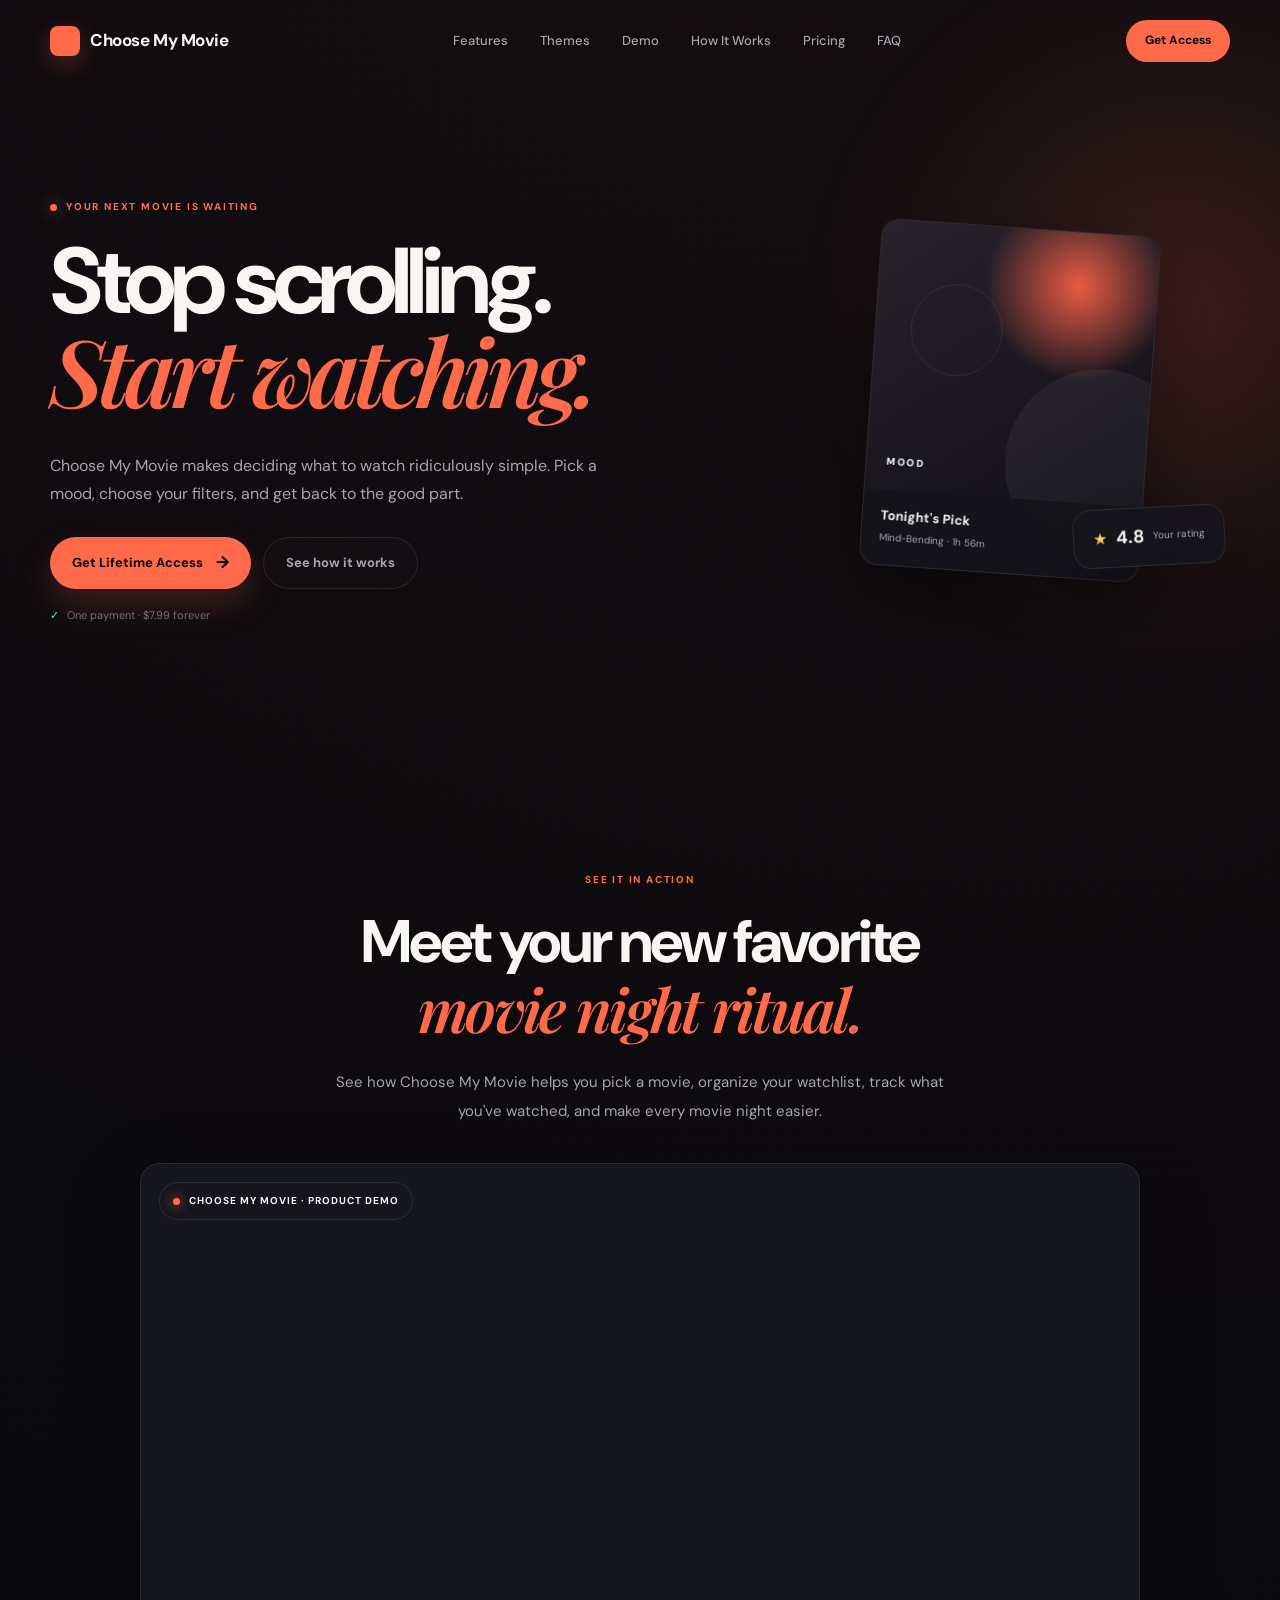
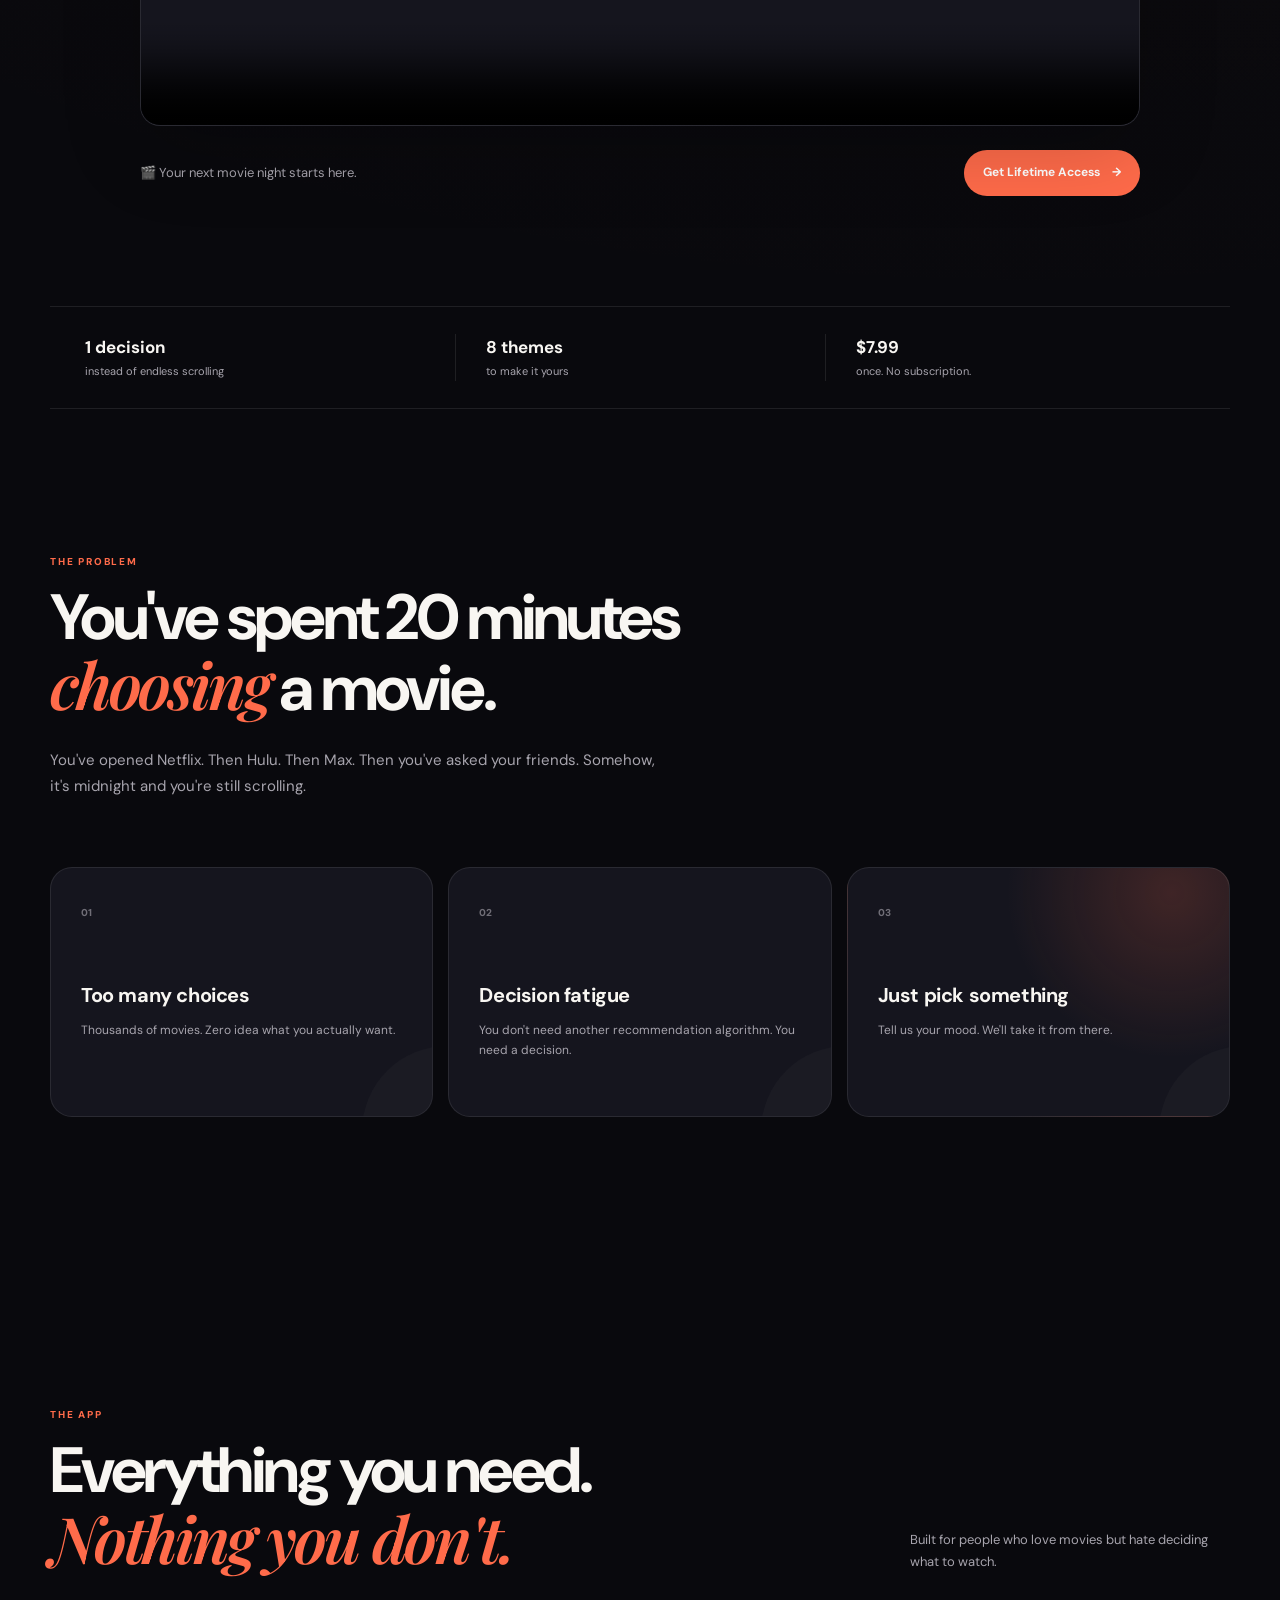
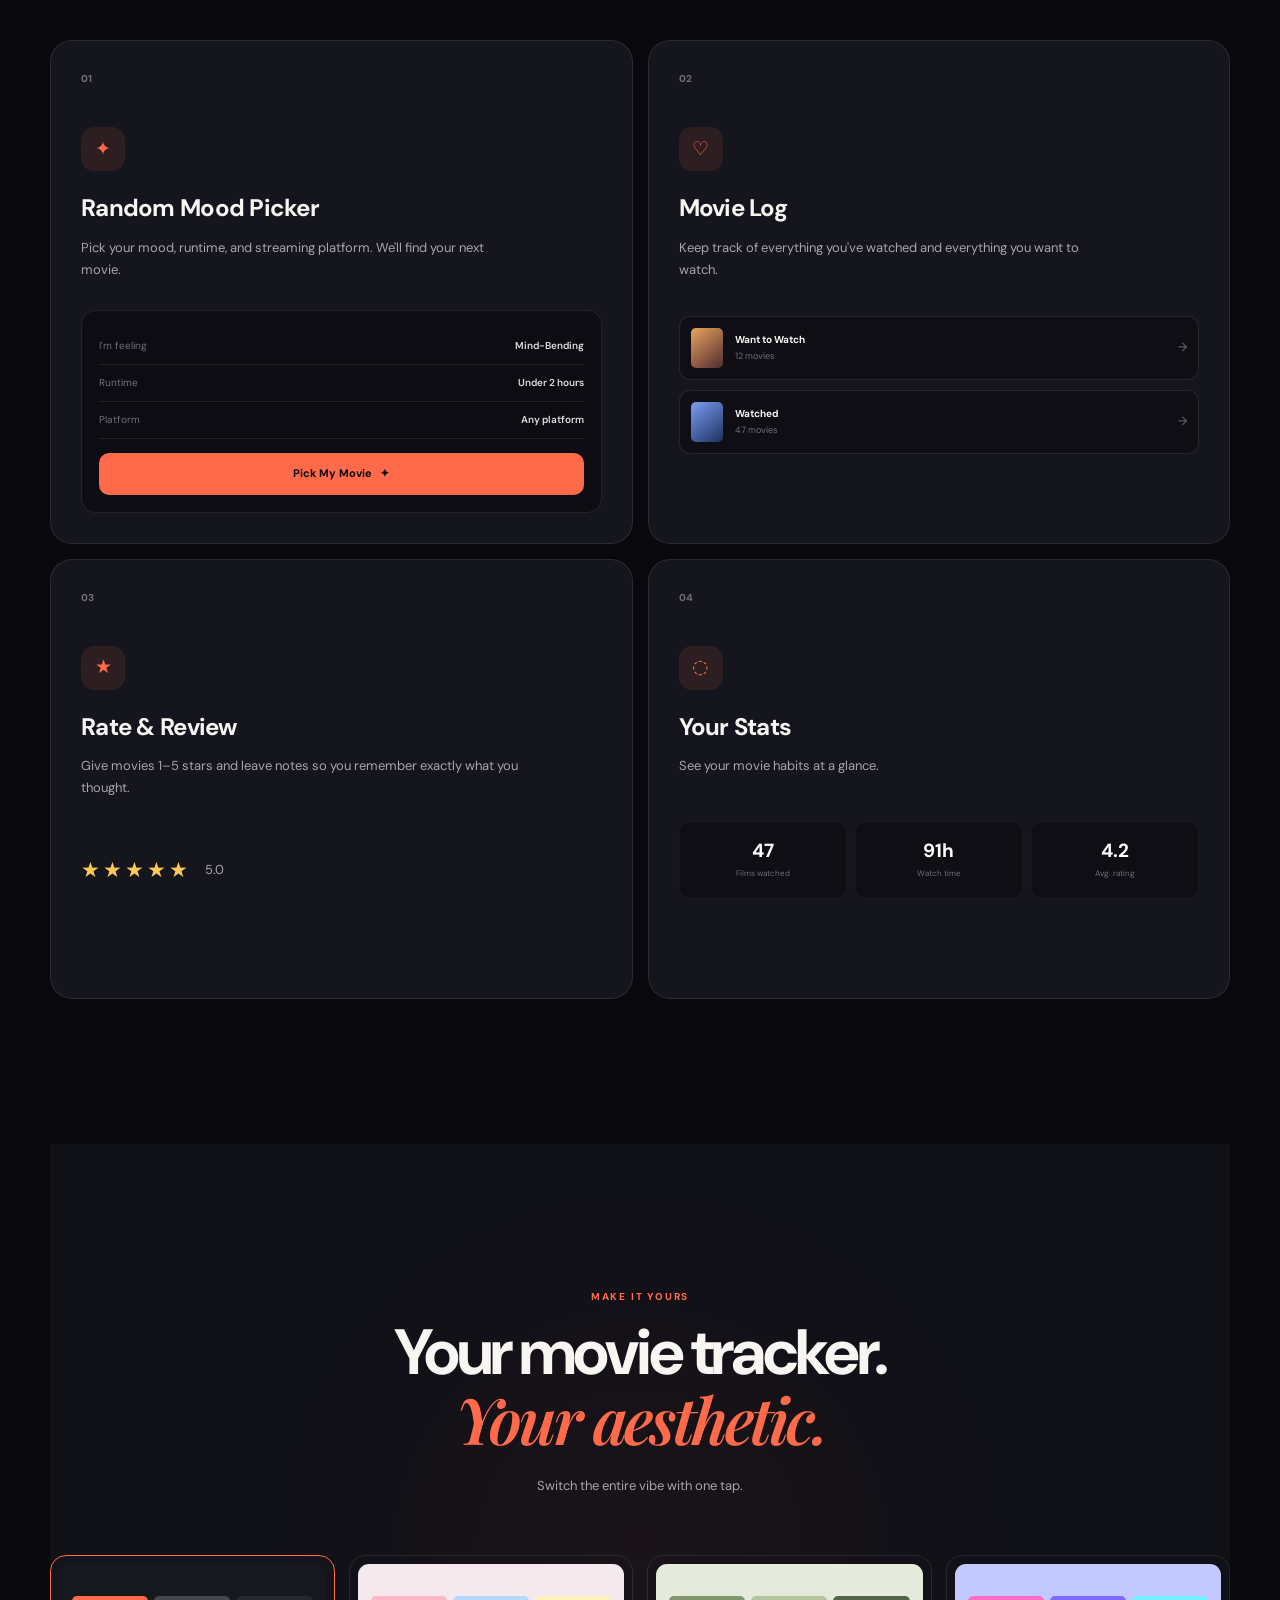
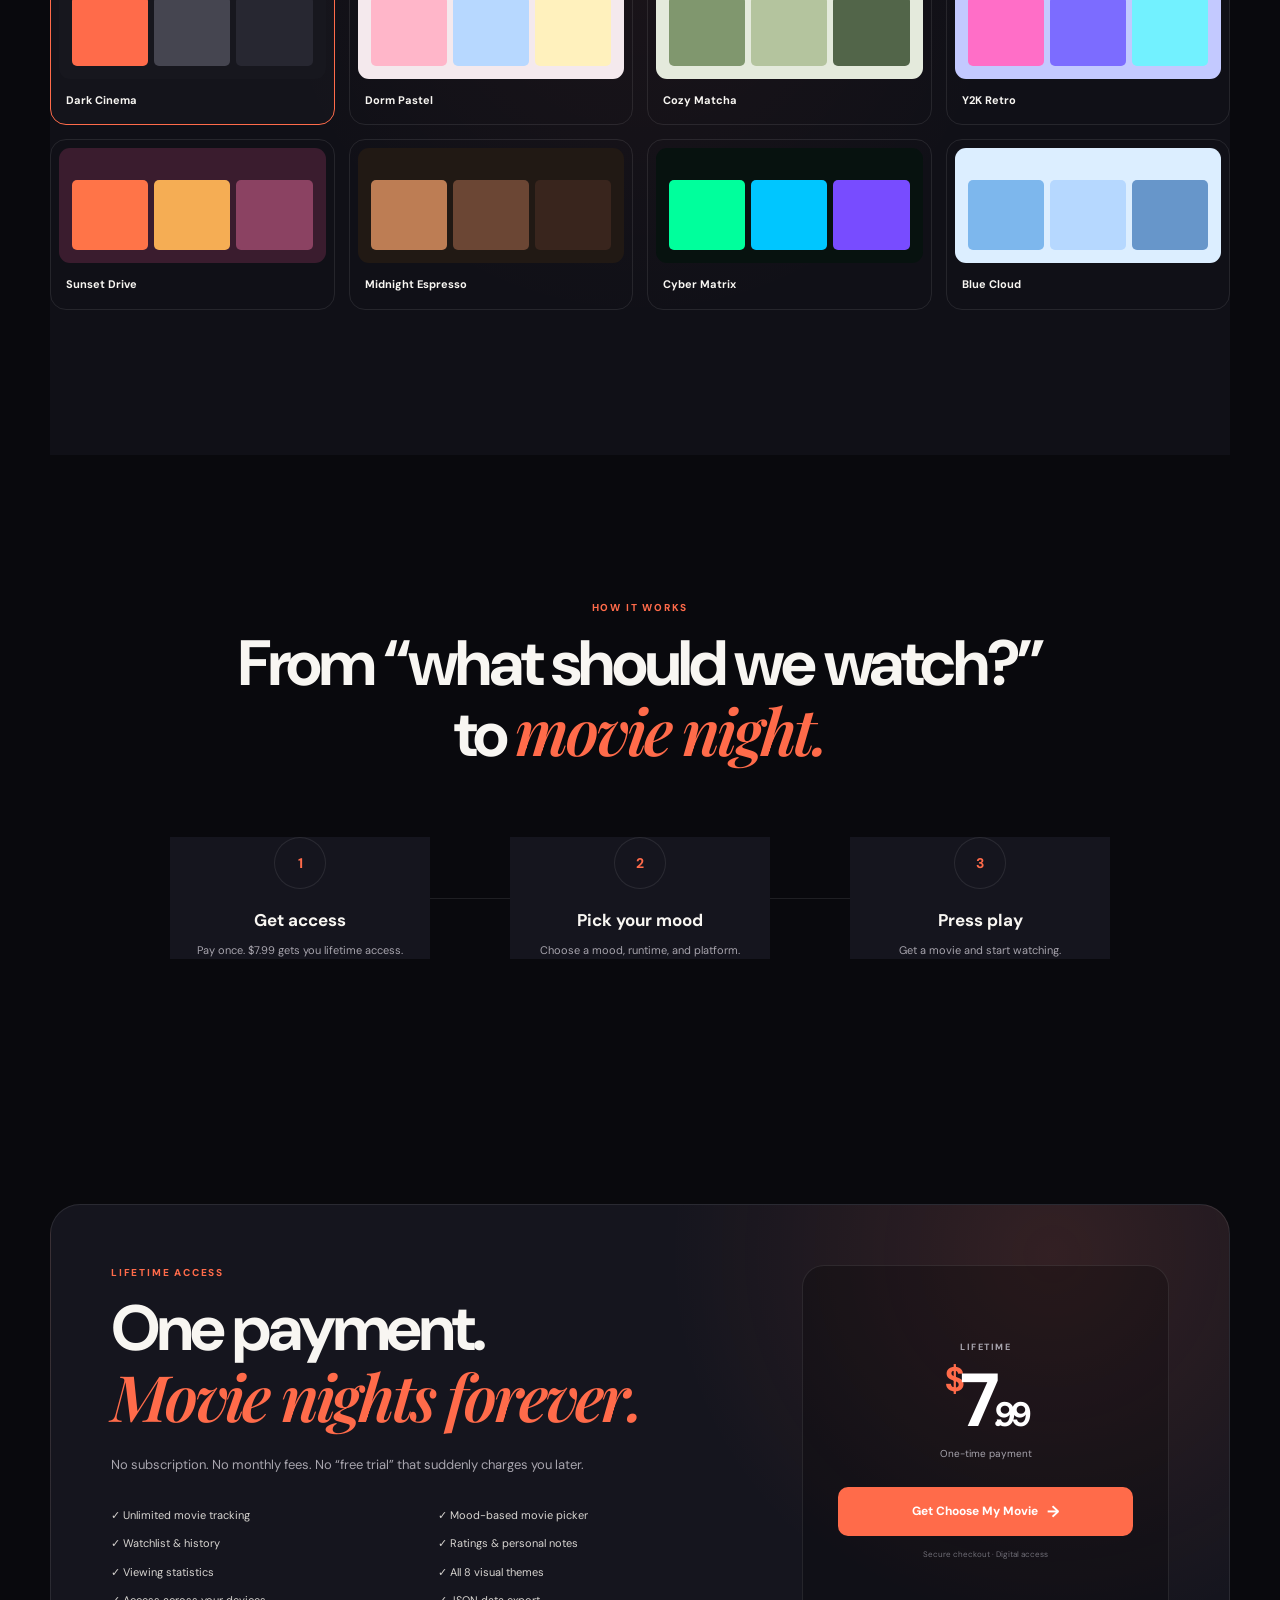
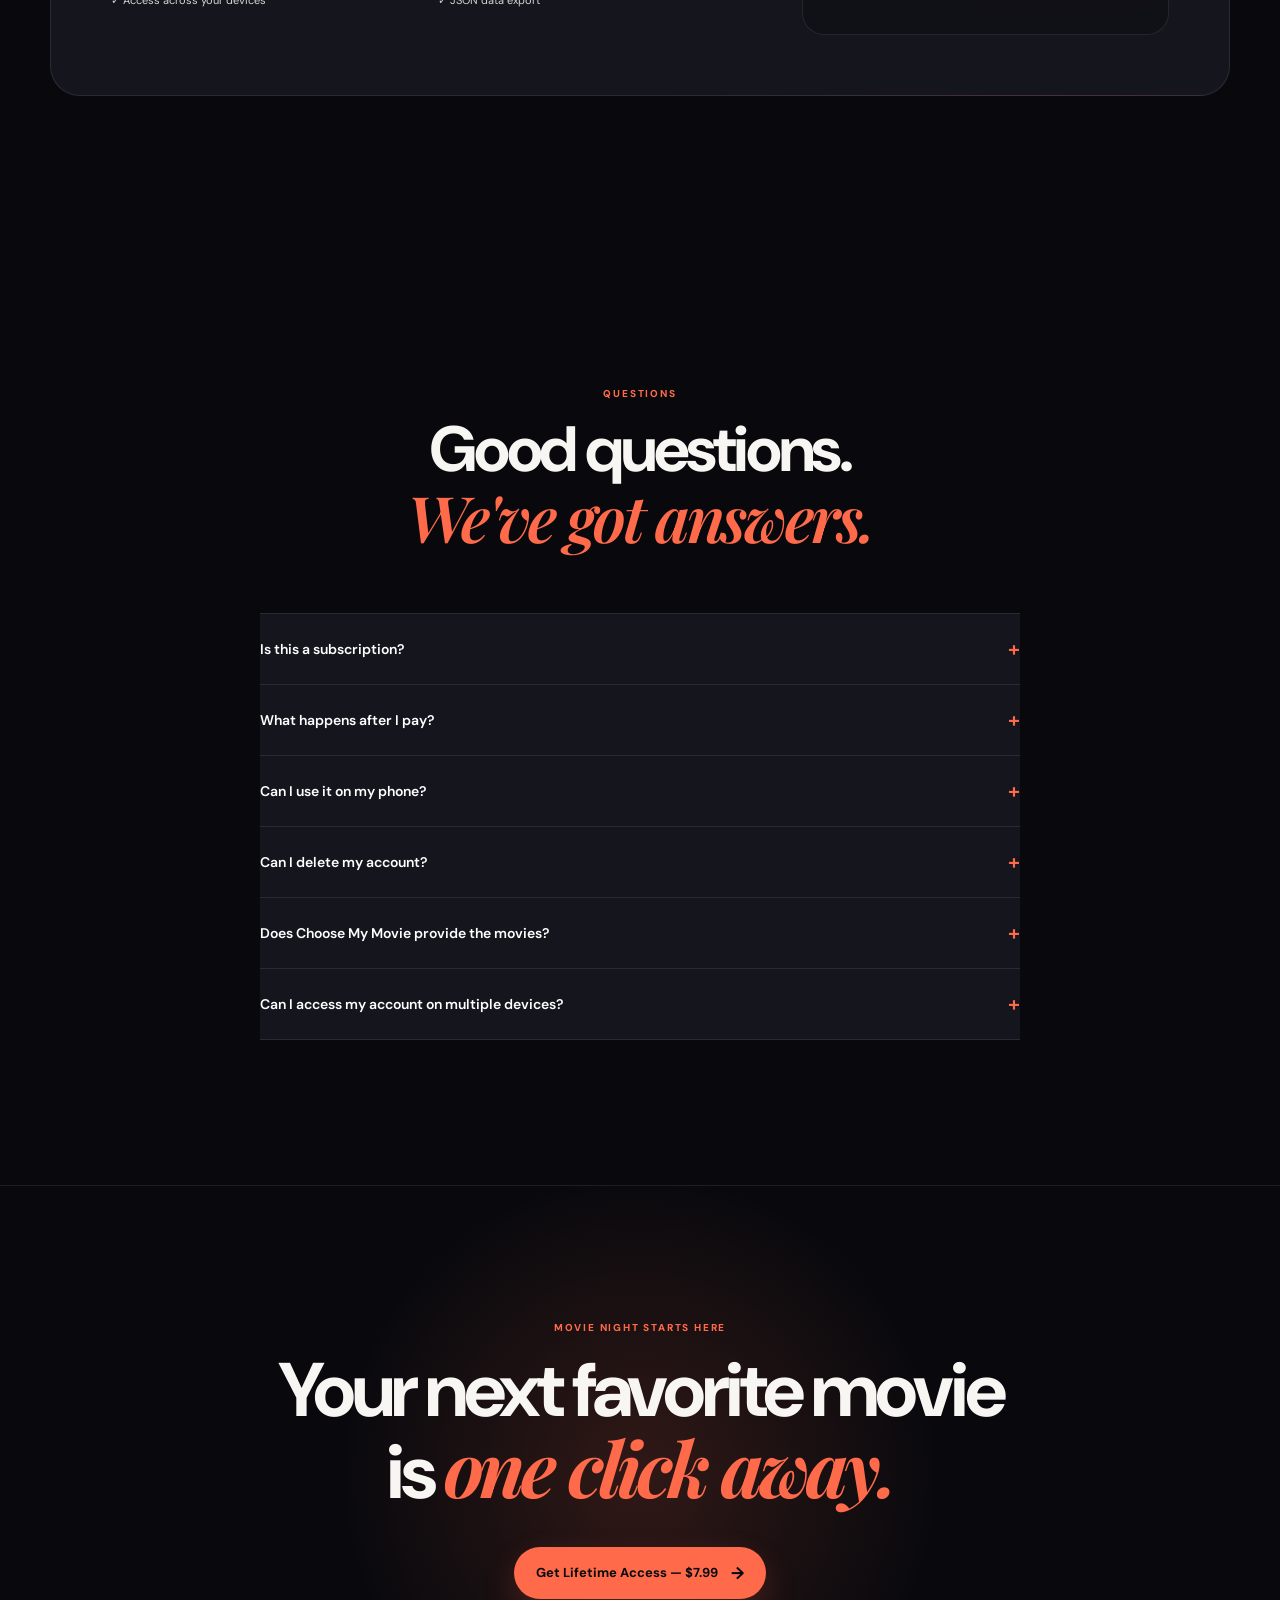
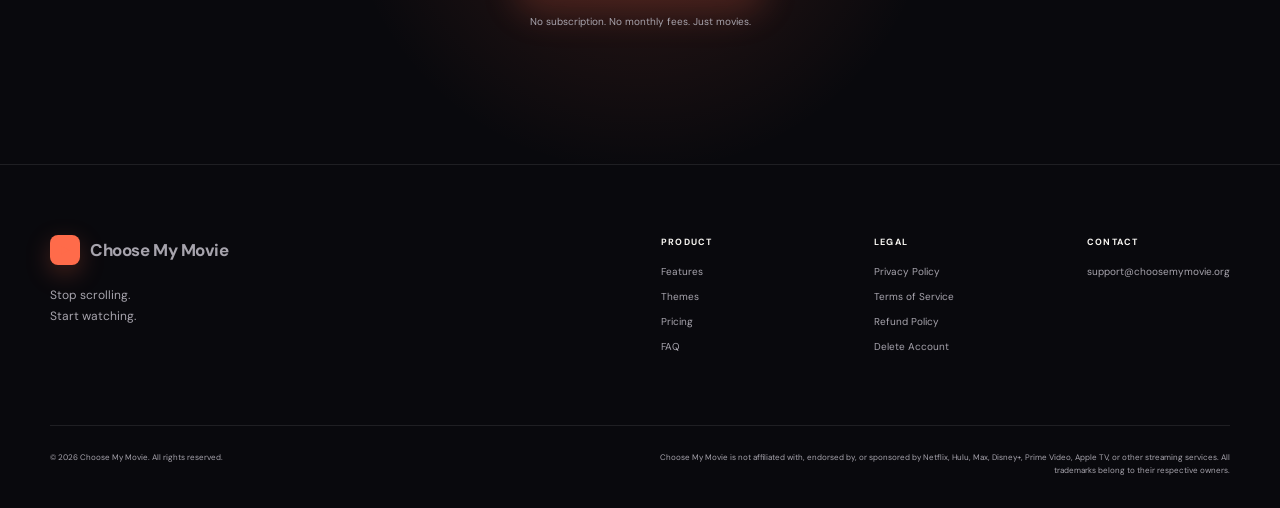
==== index.html @ 09ff4c09 "index files" ====
<!DOCTYPE html>
<html lang="en">
<head>
  <meta charset="UTF-8">
  <meta name="viewport" content="width=device-width, initial-scale=1.0">
  <meta name="description" content="Choose My Movie — Stop scrolling. Start watching. Aesthetic movie tracking, watchlists, and mood-based movie picking.">
  <meta name="theme-color" content="#09090d">

  <title>Choose My Movie — Stop Scrolling. Start Watching.</title>

  <!-- Fonts -->
  <link rel="preconnect" href="https://fonts.googleapis.com">
  <link rel="preconnect" href="https://fonts.gstatic.com" crossorigin>

  <link href="https://fonts.googleapis.com/css2?family=DM+Sans:wght@400;500;600;700&family=Playfair+Display:ital,wght@0,600;0,700;1,600;1,700&display=swap"rel="stylesheet">
  <script src="chooseweb/choose.js" defer></script>
  <link rel="stylesheet" href="chooseweb/choose.css">
</head>

<body>

  <!-- =====================================================
       NAVIGATION
       ===================================================== -->

  <header class="navbar">

    <a href="#" class="logo" aria-label="Choose My Movie home">
      <span class="logo-mark">▶</span>
      <span>Choose My Movie</span>
    </a>

    <nav class="desktop-nav" aria-label="Main navigation">
      <a href="#features">Features</a>
      <a href="#themes">Themes</a>
      <a href="#demo">Demo</a>
      <a href="#how-it-works">How It Works</a>
      <a href="#pricing">Pricing</a>
      <a href="#faq">FAQ</a>
    </nav>

    <a href="#pricing" class="nav-button">
      Get Access
    </a>

    <button
      class="mobile-menu-button"
      id="mobileMenuButton"
      type="button"
      aria-label="Open navigation menu"
      aria-expanded="false">
      ☰
    </button>

  </header>


  <!-- =====================================================
       MOBILE NAVIGATION
       ===================================================== -->

  <div class="mobile-menu" id="mobileMenu">

    <a href="#features">Features</a>

    <a href="#themes">Themes</a>

    <a href="#demo">Demo</a>

    <a href="#how-it-works">How It Works</a>

    <a href="#pricing">Pricing</a>

    <a href="#faq">FAQ</a>

    <a href="#pricing" class="mobile-cta">
      Get Lifetime Access
    </a>

  </div>


  <main>

    <!-- ===================================================
         HERO
         =================================================== -->

    <section class="hero" id="home">

      <div class="hero-background"></div>

      <div class="hero-content">

        <div class="eyebrow">
          <span class="eyebrow-dot"></span>
          YOUR NEXT MOVIE IS WAITING
        </div>

        <h1>
          Stop scrolling.<br>
          <span>Start watching.</span>
        </h1>

        <p class="hero-description">
          Choose My Movie makes deciding what to watch ridiculously simple.
          Pick a mood, choose your filters, and get back to the good part.
        </p>

        <div class="hero-actions">

          <a href="#pricing" class="primary-button">
            Get Lifetime Access
            <span>→</span>
          </a>

          <a href="#features" class="secondary-button">
            See how it works
          </a>

        </div>

        <div class="hero-note">
          <span>✓</span>
          One payment · $7.99 forever
        </div>

      </div>


      <!-- Floating movie preview -->

      <div class="hero-card hero-card-one">

        <div class="movie-poster poster-one">
          <span>MOOD</span>
        </div>

        <div class="movie-card-info">

          <strong>Tonight's Pick</strong>

          <span>
            Mind-Bending · 1h 56m
          </span>

        </div>

      </div>


      <!-- Floating rating -->

      <div class="hero-card hero-card-two">

        <span class="star">★</span>

        <strong>4.8</strong>

        <span>Your rating</span>

      </div>

    </section>


<!-- ===================================================
     VIDEO DEMO
     =================================================== -->

<section class="video-demo-section section" id="demo">
  <div class="video-demo-content">

    <div class="section-label">
      SEE IT IN ACTION
    </div>

    <h2>
      Meet your new favorite
      <br>
      <em>movie night ritual.</em>
    </h2>

    <p class="video-demo-description">
      See how Choose My Movie helps you pick a movie,
      organize your watchlist, track what you've watched,
      and make every movie night easier.
    </p>

    <!-- VIDEO PLAYER AREA -->
    <div class="video-demo-frame">

      <video
        class="video-demo-player"
        controls
        playsinline
        preload="metadata"
        aria-label="Choose My Movie product demonstration"
        poster="demo-thumbnail.jpg">

        <source src="demo-video.mp4" type="video/mp4">

        Your browser does not support HTML video.
      </video>

      <!-- Decorative label -->
      <div class="video-demo-caption">
        <span class="video-demo-caption-dot"></span>
        CHOOSE MY MOVIE · PRODUCT DEMO
      </div>

    </div>

    <div class="video-demo-footer">
      <span>🎬 Your next movie night starts here.</span>
      <a href="#pricing" class="video-demo-cta">
        Get Lifetime Access <span aria-hidden="true">→</span>
      </a>
    </div>

  </div>
</section>



    <!-- ===================================================
         SOCIAL PROOF
         =================================================== -->

    <section class="proof-strip" aria-label="Product highlights">

      <div>
        <strong>1 decision</strong>
        <span>instead of endless scrolling</span>
      </div>

      <div>
        <strong>8 themes</strong>
        <span>to make it yours</span>
      </div>

      <div>
        <strong>$7.99</strong>
        <span>once. No subscription.</span>
      </div>

    </section>


    <!-- ===================================================
         PROBLEM
         =================================================== -->

    <section class="problem section">

      <div class="section-label">
        THE PROBLEM
      </div>

      <h2>
        You've spent 20 minutes<br>
        <em>choosing</em> a movie.
      </h2>

      <p>
        You've opened Netflix. Then Hulu. Then Max.
        Then you've asked your friends. Somehow, it's midnight
        and you're still scrolling.
      </p>


      <div class="problem-grid">

        <article class="problem-card">

          <span>01</span>

          <h3>
            Too many choices
          </h3>

          <p>
            Thousands of movies. Zero idea what you actually want.
          </p>

        </article>


        <article class="problem-card">

          <span>02</span>

          <h3>
            Decision fatigue
          </h3>

          <p>
            You don't need another recommendation algorithm.
            You need a decision.
          </p>

        </article>


        <article class="problem-card accent-card">

          <span>03</span>

          <h3>
            Just pick something
          </h3>

          <p>
            Tell us your mood. We'll take it from there.
          </p>

        </article>

      </div>

    </section>


    <!-- ===================================================
         FEATURES
         =================================================== -->

    <section class="features section" id="features">

      <div class="section-heading">

        <div>

          <div class="section-label">
            THE APP
          </div>

          <h2>
            Everything you need.<br>
            <em>Nothing you don't.</em>
          </h2>

        </div>

        <p>
          Built for people who love movies but hate deciding
          what to watch.
        </p>

      </div>


      <div class="feature-grid">


        <!-- FEATURE 1 -->

        <article class="feature-card large-feature">

          <div class="feature-number">
            01
          </div>

          <div class="feature-icon">
            ✦
          </div>

          <h3>
            Random Mood Picker
          </h3>

          <p>
            Pick your mood, runtime, and streaming platform.
            We'll find your next movie.
          </p>


          <div class="picker-demo">

            <div class="picker-row">

              <span>
                I'm feeling
              </span>

              <strong>
                Mind-Bending
              </strong>

            </div>


            <div class="picker-row">

              <span>
                Runtime
              </span>

              <strong>
                Under 2 hours
              </strong>

            </div>


            <div class="picker-row">

              <span>
                Platform
              </span>

              <strong>
                Any platform
              </strong>

            </div>


            <button
              class="demo-button"
              id="demoPicker"
              type="button"
            >
              Pick My Movie
              <span>✦</span>
            </button>


            <div
              class="picker-result"
              id="pickerResult"
              aria-live="polite"
            >
              Your movie is waiting...
            </div>

          </div>

        </article>


        <!-- FEATURE 2 -->

        <article class="feature-card">

          <div class="feature-number">
            02
          </div>

          <div class="feature-icon">
            ♡
          </div>

          <h3>
            Movie Log
          </h3>

          <p>
            Keep track of everything you've watched and everything
            you want to watch.
          </p>


          <div class="mini-list">

            <div>

              <span class="mini-poster poster-two"></span>

              <div>
                <strong>Want to Watch</strong>
                <small>12 movies</small>
              </div>

              <span>→</span>

            </div>


            <div>

              <span class="mini-poster poster-three"></span>

              <div>
                <strong>Watched</strong>
                <small>47 movies</small>
              </div>

              <span>→</span>

            </div>

          </div>

        </article>


        <!-- FEATURE 3 -->

        <article class="feature-card">

          <div class="feature-number">
            03
          </div>

          <div class="feature-icon">
            ★
          </div>

          <h3>
            Rate & Review
          </h3>

          <p>
            Give movies 1–5 stars and leave notes so you remember
            exactly what you thought.
          </p>


          <div class="rating-demo">

            <div class="stars">
              ★★★★★
            </div>

            <span>
              5.0
            </span>

          </div>

        </article>


        <!-- FEATURE 4 -->

        <article class="feature-card">

          <div class="feature-number">
            04
          </div>

          <div class="feature-icon">
            ◌
          </div>

          <h3>
            Your Stats
          </h3>

          <p>
            See your movie habits at a glance.
          </p>


          <div class="stats-demo">

            <div>
              <strong>47</strong>
              <span>Films watched</span>
            </div>

            <div>
              <strong>91h</strong>
              <span>Watch time</span>
            </div>

            <div>
              <strong>4.2</strong>
              <span>Avg. rating</span>
            </div>

          </div>

        </article>

      </div>

    </section>


    <!-- ===================================================
         THEMES
         =================================================== -->

    <section class="themes section" id="themes">

      <div class="section-heading centered">

        <div class="section-label">
          MAKE IT YOURS
        </div>

        <h2>
          Your movie tracker.<br>
          <em>Your aesthetic.</em>
        </h2>

        <p>
          Switch the entire vibe with one tap.
        </p>

      </div>


      <div class="theme-grid">


        <button
          class="theme-card theme-dark active"
          data-theme="dark"
          type="button"
        >

          <span class="theme-preview">
            <i></i>
            <i></i>
            <i></i>
          </span>

          <strong>
            Dark Cinema
          </strong>

        </button>


        <button
          class="theme-card theme-pastel"
          data-theme="pastel"
          type="button"
        >

          <span class="theme-preview">
            <i></i>
            <i></i>
            <i></i>
          </span>

          <strong>
            Dorm Pastel
          </strong>

        </button>


        <button
          class="theme-card theme-matcha"
          data-theme="matcha"
          type="button"
        >

          <span class="theme-preview">
            <i></i>
            <i></i>
            <i></i>
          </span>

          <strong>
            Cozy Matcha
          </strong>

        </button>


        <button
          class="theme-card theme-y2k"
          data-theme="y2k"
          type="button"
        >

          <span class="theme-preview">
            <i></i>
            <i></i>
            <i></i>
          </span>

          <strong>
            Y2K Retro
          </strong>

        </button>


        <button
          class="theme-card theme-sunset"
          data-theme="sunset"
          type="button"
        >

          <span class="theme-preview">
            <i></i>
            <i></i>
            <i></i>
          </span>

          <strong>
            Sunset Drive
          </strong>

        </button>


        <button
          class="theme-card theme-espresso"
          data-theme="espresso"
          type="button"
        >

          <span class="theme-preview">
            <i></i>
            <i></i>
            <i></i>
          </span>

          <strong>
            Midnight Espresso
          </strong>

        </button>


        <button
          class="theme-card theme-cyber"
          data-theme="cyber"
          type="button"
        >

          <span class="theme-preview">
            <i></i>
            <i></i>
            <i></i>
          </span>

          <strong>
            Cyber Matrix
          </strong>

        </button>


        <button
          class="theme-card theme-cloud"
          data-theme="cloud"
          type="button"
        >

          <span class="theme-preview">
            <i></i>
            <i></i>
            <i></i>
          </span>

          <strong>
            Blue Cloud
          </strong>

        </button>

      </div>

    </section>


    <!-- ===================================================
         HOW IT WORKS
         =================================================== -->

    <section class="how-it-works section" id="how-it-works">

      <div class="section-label">
        HOW IT WORKS
      </div>

      <h2>
        From “what should we watch?”<br>
        to <em>movie night.</em>
      </h2>


      <div class="steps">


        <div class="step">

          <div class="step-number">
            1
          </div>

          <h3>
            Get access
          </h3>

          <p>
            Pay once. $7.99 gets you lifetime access.
          </p>

        </div>


        <div class="step-line"></div>


        <div class="step">

          <div class="step-number">
            2
          </div>

          <h3>
            Pick your mood
          </h3>

          <p>
            Choose a mood, runtime, and platform.
          </p>

        </div>


        <div class="step-line"></div>


        <div class="step">

          <div class="step-number">
            3
          </div>

          <h3>
            Press play
          </h3>

          <p>
            Get a movie and start watching.
          </p>

        </div>

      </div>

    </section>


    <!-- ===================================================
         PRICING
         =================================================== -->

    <section class="pricing section" id="pricing">

      <div class="pricing-card">


        <div class="pricing-copy">

          <div class="section-label">
            LIFETIME ACCESS
          </div>

          <h2>
            One payment.<br>
            <em>Movie nights forever.</em>
          </h2>

          <p>
            No subscription. No monthly fees. No “free trial”
            that suddenly charges you later.
          </p>


          <ul>

            <li>
              ✓ Unlimited movie tracking
            </li>

            <li>
              ✓ Mood-based movie picker
            </li>

            <li>
              ✓ Watchlist & history
            </li>

            <li>
              ✓ Ratings & personal notes
            </li>

            <li>
              ✓ Viewing statistics
            </li>

            <li>
              ✓ All 8 visual themes
            </li>

            <li>
              ✓ Access across your devices
            </li>

            <li>
              ✓ JSON data export
            </li>

          </ul>

        </div>


        <div class="price-box">

          <span class="price-label">
            LIFETIME
          </span>

          <div class="price">
            <span>$</span>7<span class="cents">.99</span>
          </div>

          <p>
            One-time payment
          </p>


          <!--
            IMPORTANT:

            Replace the placeholder href below with your
            real Stripe Checkout URL once you create it.

            For production, a server-side Stripe Checkout
            session is preferable.
          -->

          <a
            href="https://buy.stripe.com/"
            class="checkout-button"
            id="checkoutButton"
          >
            Get Choose My Movie
            <span>→</span>
          </a>

          <small>
            Secure checkout · Digital access
          </small>

        </div>

      </div>

    </section>


    <!-- ===================================================
         FAQ
         =================================================== -->

    <section class="faq section" id="faq">

      <div class="section-heading centered">

        <div class="section-label">
          QUESTIONS
        </div>

        <h2>
          Good questions.<br>
          <em>We've got answers.</em>
        </h2>

      </div>


      <div class="faq-list">


        <div class="faq-item">

          <button
            class="faq-question"
            type="button"
            aria-expanded="false"
          >
            <span>
              Is this a subscription?
            </span>

            <span>
              +
            </span>

          </button>


          <div class="faq-answer">

            <p>
              Nope. Choose My Movie costs $7.99 one time.
              Your account includes lifetime access with no monthly
              or recurring subscription fees.
            </p>

          </div>

        </div>


        <div class="faq-item">

          <button
            class="faq-question"
            type="button"
            aria-expanded="false"
          >
            <span>
              What happens after I pay?
            </span>

            <span>
              +
            </span>

          </button>


          <div class="faq-answer">

            <p>
              After your payment is confirmed, your account is
              authorized and you'll receive instructions for signing
              into the app.
            </p>

          </div>

        </div>


        <div class="faq-item">

          <button
            class="faq-question"
            type="button"
            aria-expanded="false"
          >
            <span>
              Can I use it on my phone?
            </span>

            <span>
              +
            </span>

          </button>


          <div class="faq-answer">

            <p>
              Yes. Choose My Movie is designed as a progressive web
              app, so it works across phones, tablets, and desktop
              devices.
            </p>

          </div>

        </div>


        <div class="faq-item">

          <button
            class="faq-question"
            type="button"
            aria-expanded="false"
          >
            <span>
              Can I delete my account?
            </span>

            <span>
              +
            </span>

          </button>


          <div class="faq-answer">

            <p>
              Yes. Your account settings include an account deletion
              option. You can also request assistance at
              support@choosemymovie.org.
            </p>

          </div>

        </div>


        <div class="faq-item">

          <button
            class="faq-question"
            type="button"
            aria-expanded="false"
          >
            <span>
              Does Choose My Movie provide the movies?
            </span>

            <span>
              +
            </span>

          </button>


          <div class="faq-answer">

            <p>
              Choose My Movie is a discovery and tracking tool.
              Streaming availability depends on the services you
              subscribe to and the availability of individual titles.
            </p>

          </div>

        </div>


        <div class="faq-item">

          <button
            class="faq-question"
            type="button"
            aria-expanded="false"
          >
            <span>
              Can I access my account on multiple devices?
            </span>

            <span>
              +
            </span>

          </button>


          <div class="faq-answer">

            <p>
              Yes. Your account data is stored in the cloud so your
              watchlist, movie history, ratings, notes, and statistics
              can be available across supported devices.
            </p>

          </div>

        </div>

      </div>

    </section>


    <!-- ===================================================
         FINAL CTA
         =================================================== -->

    <section class="final-cta">

      <div class="final-glow"></div>

      <div class="section-label">
        MOVIE NIGHT STARTS HERE
      </div>

      <h2>
        Your next favorite movie<br>
        is <em>one click away.</em>
      </h2>


      <a href="#pricing" class="primary-button large">
        Get Lifetime Access — $7.99
        <span>→</span>
      </a>

      <p>
        No subscription. No monthly fees. Just movies.
      </p>

    </section>

  </main>


  <!-- =====================================================
       FOOTER
       ===================================================== -->

  <footer class="footer">

    <div class="footer-main">


      <div class="footer-brand">

        <a href="#" class="logo">

          <span class="logo-mark">
            ▶
          </span>

          <span>
            Choose My Movie
          </span>

        </a>


        <p>
          Stop scrolling.<br>
          Start watching.
        </p>

      </div>


      <div class="footer-links">


        <div>

          <h4>
            Product
          </h4>

          <a href="#features">
            Features
          </a>

          <a href="#themes">
            Themes
          </a>

          <a href="#pricing">
            Pricing
          </a>

          <a href="#faq">
            FAQ
          </a>

        </div>


        <div>

          <h4>
            Legal
          </h4>

          <a href="chooseweb/privacy.html">
            Privacy Policy
          </a>

          <a href="chooseweb/terms.html">
            Terms of Service
          </a>

          <a href="chooseweb/refunds.html">
            Refund Policy
          </a>

          <a href="chooseweb/delete-account.html">
            Delete Account
          </a>

        </div>


        <div>

          <h4>
            Contact
          </h4>

          <a href="mailto:support@choosemymovie.org">
            support@choosemymovie.org
          </a>

        </div>


      </div>

    </div>


    <div class="footer-bottom">

      <p>
        © 2026 Choose My Movie. All rights reserved.
      </p>


      <p class="disclaimer">
        Choose My Movie is not affiliated with, endorsed by,
        or sponsored by Netflix, Hulu, Max, Disney+, Prime Video,
        Apple TV, or other streaming services. All trademarks belong
        to their respective owners.
      </p>

    </div>

  </footer>


  
 

</body>
</html>
---- chooseweb/choose.css ----
/*Here is the complete `styles.css` to pair with the HTML above.

:::writing{variant="document" id="74106" title="Choose My Movie — styles.css"}

```
/* =========================================================
   CHOOSE MY MOVIE
   styles.css
   ========================================================= */

/* =========================================================
   VARIABLES
   ========================================================= */

:root {
  --bg: #09090d;
  --bg-soft: #101017;
  --card: #15151e;
  --card-light: #1c1c27;

  --text: #f8f6f2;
  --muted: #a7a4ad;
  --muted-dark: #706e77;

  --accent: #ff6b4a;
  --accent-light: #ff9279;
  --accent-dark: #d94e32;

  --success: #6ee7a8;
  --yellow: #ffc857;

  --border: rgba(255, 255, 255, 0.09);
  --border-hover: rgba(255, 255, 255, 0.18);

  --radius: 22px;
  --radius-small: 12px;

  --serif: "Playfair Display", Georgia, serif;
  --sans: "DM Sans", Arial, sans-serif;

  --max-width: 1180px;

  --transition: 0.25s ease;
}

/* =========================================================
   RESET
   ========================================================= */

* {
  margin: 0;
  padding: 0;
  box-sizing: border-box;
}

html {
  scroll-behavior: smooth;
  scroll-padding-top: 90px;
}

body {
  min-height: 100vh;

  background:
    radial-gradient(
      circle at 80% -10%,
      rgba(255, 107, 74, 0.06),
      transparent 30%
    ),
    var(--bg);

  color: var(--text);

  font-family: var(--sans);
  line-height: 1.6;

  overflow-x: hidden;
}

body::selection {
  background: var(--accent);
  color: white;
}

img {
  display: block;
  max-width: 100%;
}

button,
input,
textarea,
select {
  font: inherit;
}

button {
  cursor: pointer;
}

a {
  color: inherit;
  text-decoration: none;
}

ul {
  list-style: none;
}

/* =========================================================
   ACCESSIBILITY
   ========================================================= */

:focus-visible {
  outline: 2px solid var(--accent);
  outline-offset: 4px;
}

/* =========================================================
   NAVIGATION
   ========================================================= */

.navbar {
  width: min(var(--max-width), calc(100% - 48px));

  height: 82px;

  margin: 0 auto;

  display: flex;
  align-items: center;
  justify-content: space-between;

  position: relative;
  z-index: 100;
}

.logo {
  display: inline-flex;
  align-items: center;
  gap: 10px;

  color: var(--text);

  font-size: 17px;
  font-weight: 700;

  letter-spacing: -0.025em;
}

.logo-mark {
  width: 30px;
  height: 30px;

  display: grid;
  place-items: center;

  border-radius: 8px;

  background: var(--accent);
  color: white;

  font-size: 10px;

  box-shadow:
    0 8px 25px rgba(255, 107, 74, 0.25);

  transition: transform var(--transition);
}

.logo:hover .logo-mark {
  transform: rotate(-8deg) scale(1.05);
}

.desktop-nav {
  display: flex;
  align-items: center;
  gap: 32px;
}

.desktop-nav a {
  color: var(--muted);

  font-size: 13px;
  font-weight: 500;

  transition: color var(--transition);
}

.desktop-nav a:hover {
  color: var(--text);
}

.nav-button {
  display: inline-flex;
  align-items: center;
  justify-content: center;

  min-height: 42px;

  padding: 0 19px;

  border-radius: 999px;

  background: white;
  color: #101014;

  font-size: 12px;
  font-weight: 700;

  transition:
    transform var(--transition),
    box-shadow var(--transition);
}

.nav-button:hover {
  transform: translateY(-2px);

  box-shadow:
    0 10px 30px rgba(255, 255, 255, 0.12);
}

.mobile-menu-button {
  display: none;

  width: 42px;
  height: 42px;

  border: 1px solid var(--border);
  border-radius: 10px;

  background: var(--card);
  color: white;

  font-size: 20px;

  line-height: 1;
}

.mobile-menu {
  display: none;
}

/* =========================================================
   HERO
   ========================================================= */

.hero {
  width: min(var(--max-width), calc(100% - 48px));

  min-height: 690px;

  margin: 0 auto;

  padding: 90px 0 120px;

  display: flex;
  align-items: center;

  position: relative;
}

.hero-background {
  position: absolute;

  width: 760px;
  height: 760px;

  right: -330px;
  top: -150px;

  background:
    radial-gradient(
      circle,
      rgba(255, 107, 74, 0.19) 0%,
      rgba(255, 107, 74, 0.07) 35%,
      transparent 70%
    );

  filter: blur(12px);

  pointer-events: none;
}

.hero-content {
  width: 680px;

  position: relative;
  z-index: 5;
}

.eyebrow,
.section-label {
  color: var(--accent);

  font-size: 10px;
  font-weight: 800;

  letter-spacing: 0.18em;

  text-transform: uppercase;
}

.eyebrow {
  display: flex;
  align-items: center;
  gap: 9px;

  margin-bottom: 23px;
}

.eyebrow-dot {
  width: 7px;
  height: 7px;

  flex: 0 0 auto;

  border-radius: 50%;

  background: var(--accent);

  box-shadow:
    0 0 15px rgba(255, 107, 74, 0.8);
}

.hero h1 {
  max-width: 750px;

  font-size: clamp(58px, 7.3vw, 94px);

  line-height: 0.94;

  letter-spacing: -0.065em;

  font-weight: 700;
}

.hero h1 span {
  color: var(--accent);

  font-family: var(--serif);
  font-style: italic;
  font-weight: 600;
}

.hero-description {
  max-width: 555px;

  margin-top: 31px;

  color: var(--muted);

  font-size: 16px;

  line-height: 1.75;
}

.hero-actions {
  margin-top: 29px;

  display: flex;
  align-items: center;

  gap: 12px;
}

.primary-button,
.secondary-button {
  min-height: 52px;

  padding: 0 22px;

  display: inline-flex;
  align-items: center;
  justify-content: center;

  gap: 13px;

  border-radius: 999px;

  font-size: 13px;
  font-weight: 700;

  transition:
    transform var(--transition),
    box-shadow var(--transition),
    background var(--transition);
}

.primary-button {
  background: var(--accent);
  color: white;

  box-shadow:
    0 15px 35px rgba(255, 107, 74, 0.2);
}

.primary-button:hover {
  transform: translateY(-3px);

  box-shadow:
    0 20px 45px rgba(255, 107, 74, 0.3);
}

.primary-button span {
  font-size: 17px;
  transition: transform var(--transition);
}

.primary-button:hover span {
  transform: translateX(3px);
}

.secondary-button {
  border: 1px solid var(--border);

  color: var(--muted);

  background: rgba(255, 255, 255, 0.015);
}

.secondary-button:hover {
  border-color: var(--border-hover);
  color: white;

  background: rgba(255, 255, 255, 0.03);
}

.hero-note {
  margin-top: 18px;

  color: var(--muted-dark);

  font-size: 11px;
}

.hero-note span {
  margin-right: 5px;

  color: var(--success);
}

/* =========================================================
   FLOATING HERO CARDS
   ========================================================= */

.hero-card {
  position: absolute;
  z-index: 4;

  border: 1px solid var(--border);

  background:
    rgba(20, 20, 28, 0.82);

  backdrop-filter: blur(18px);
  -webkit-backdrop-filter: blur(18px);

  box-shadow:
    0 30px 80px rgba(0, 0, 0, 0.4);

  border-radius: 18px;
}

.hero-card-one {
  width: 280px;

  right: 80px;
  top: 145px;

  overflow: hidden;

  transform: rotate(4deg);

  animation: floatingMovie 5s ease-in-out infinite;
}

.movie-poster {
  height: 270px;

  padding: 20px;

  display: flex;
  align-items: flex-end;

  position: relative;

  overflow: hidden;

  background:
    radial-gradient(
      circle at 72% 20%,
      #e95c43,
      transparent 32%
    ),
    linear-gradient(
      145deg,
      #29232e,
      #100e15
    );
}

.movie-poster::before {
  content: "";

  position: absolute;

  width: 190px;
  height: 190px;

  right: -50px;
  bottom: -55px;

  border-radius: 50%;

  background:
    rgba(255, 255, 255, 0.055);
}

.movie-poster::after {
  content: "";

  position: absolute;

  width: 90px;
  height: 90px;

  left: 35px;
  top: 60px;

  border: 1px solid rgba(255, 255, 255, 0.08);

  border-radius: 50%;
}

.movie-poster span {
  position: relative;
  z-index: 2;

  color: white;

  font-size: 10px;
  font-weight: 800;

  letter-spacing: 0.17em;
}

.movie-card-info {
  padding: 16px 18px 19px;

  display: flex;
  flex-direction: column;

  gap: 3px;
}

.movie-card-info strong {
  font-size: 13px;
}

.movie-card-info span {
  color: var(--muted);

  font-size: 10px;
}

.hero-card-two {
  right: 5px;
  top: 425px;

  padding: 14px 19px;

  display: flex;
  align-items: center;

  gap: 9px;

  transform: rotate(-3deg);

  animation: floatingRating 4s ease-in-out infinite;
}

.hero-card-two .star {
  color: var(--yellow);
}

.hero-card-two strong {
  font-size: 18px;
}

.hero-card-two > span:last-child {
  color: var(--muted);

  font-size: 10px;
}

@keyframes floatingMovie {
  0%,
  100% {
    transform: translateY(0) rotate(4deg);
  }

  50% {
    transform: translateY(-10px) rotate(4deg);
  }
}

@keyframes floatingRating {
  0%,
  100% {
    transform: translateY(0) rotate(-3deg);
  }

  50% {
    transform: translateY(8px) rotate(-3deg);
  }
}

/* =========================================================
   PROOF STRIP
   ========================================================= */

.proof-strip {
  width: min(var(--max-width), calc(100% - 48px));

  margin: 0 auto;

  padding: 27px 35px;

  display: grid;

  grid-template-columns:
    repeat(3, 1fr);

  border-top: 1px solid var(--border);
  border-bottom: 1px solid var(--border);
}

.proof-strip > div {
  padding-left: 30px;

  display: flex;
  flex-direction: column;

  gap: 2px;

  border-left: 1px solid var(--border);
}

.proof-strip > div:first-child {
  padding-left: 0;

  border-left: 0;
}

.proof-strip strong {
  color: var(--text);

  font-size: 17px;
}

.proof-strip span {
  color: var(--muted);

  font-size: 11px;
}

/* =========================================================
   GENERIC SECTIONS
   ========================================================= */

.section {
  width: min(var(--max-width), calc(100% - 48px));

  margin: 0 auto;

  padding: 145px 0;
}

.section h2 {
  margin-top: 15px;

  color: var(--text);

  font-size: clamp(42px, 5vw, 64px);

  line-height: 1.04;

  letter-spacing: -0.05em;
}

.section h2 em {
  color: var(--accent);

  font-family: var(--serif);

  font-style: italic;

  font-weight: 600;
}

/* =========================================================
   PROBLEM
   ========================================================= */

.problem > p {
  max-width: 620px;

  margin-top: 24px;

  color: var(--muted);

  font-size: 15px;

  line-height: 1.75;
}

.problem-grid {
  margin-top: 68px;

  display: grid;

  grid-template-columns:
    repeat(3, 1fr);

  gap: 15px;
}

.problem-card {
  min-height: 250px;

  padding: 30px;

  position: relative;
  overflow: hidden;

  background: var(--card);

  border: 1px solid var(--border);

  border-radius: var(--radius);

  transition:
    transform 0.3s ease,
    border-color 0.3s ease;
}

.problem-card::after {
  content: "";

  position: absolute;

  width: 170px;
  height: 170px;

  right: -100px;
  bottom: -100px;

  border-radius: 50%;

  background: rgba(255, 255, 255, 0.025);

  pointer-events: none;
}

.problem-card:hover {
  transform: translateY(-6px);

  border-color: var(--border-hover);
}

.problem-card > span {
  color: var(--muted-dark);

  font-size: 10px;
  font-weight: 800;
}

.problem-card h3 {
  margin-top: 55px;

  font-size: 20px;

  letter-spacing: -0.02em;
}

.problem-card p {
  margin-top: 9px;

  color: var(--muted);

  font-size: 12px;

  line-height: 1.7;
}

.accent-card {
  background:
    radial-gradient(
      circle at 85% 10%,
      rgba(255, 107, 74, 0.18),
      transparent 42%
    ),
    var(--card);
}

/* =========================================================
   FEATURES
   ========================================================= */

.section-heading {
  display: flex;

  align-items: flex-end;

  justify-content: space-between;

  gap: 50px;
}

.section-heading > p {
  max-width: 320px;

  margin-bottom: 3px;

  color: var(--muted);

  font-size: 13px;

  line-height: 1.7;
}

.feature-grid {
  margin-top: 64px;

  display: grid;

  grid-template-columns:
    repeat(2, 1fr);

  gap: 15px;
}

.feature-card {
  min-height: 440px;

  padding: 30px;

  position: relative;

  overflow: hidden;

  background: var(--card);

  border: 1px solid var(--border);

  border-radius: var(--radius);

  transition:
    border-color var(--transition),
    transform var(--transition);
}

.feature-card:hover {
  border-color: var(--border-hover);

  transform: translateY(-3px);
}

.feature-number {
  color: var(--muted-dark);

  font-size: 10px;

  font-weight: 800;
}

.feature-icon {
  width: 44px;
  height: 44px;

  margin-top: 40px;

  display: grid;
  place-items: center;

  border-radius: 13px;

  background: rgba(255, 107, 74, 0.1);

  color: var(--accent);

  font-size: 19px;
}

.feature-card h3 {
  margin-top: 18px;

  font-size: 24px;

  letter-spacing: -0.03em;
}

.feature-card > p {
  max-width: 440px;

  margin-top: 9px;

  color: var(--muted);

  font-size: 13px;

  line-height: 1.7;
}

/* =========================================================
   MOOD PICKER DEMO
   ========================================================= */

.picker-demo {
  margin-top: 29px;

  padding: 17px;

  background: #0c0c12;

  border: 1px solid var(--border);

  border-radius: 15px;
}

.picker-row {
  min-height: 37px;

  display: flex;
  align-items: center;
  justify-content: space-between;

  border-bottom: 1px solid var(--border);

  font-size: 10px;
}

.picker-row span {
  color: var(--muted-dark);
}

.picker-row strong {
  color: #ddd;

  font-weight: 600;
}

.demo-button {
  width: 100%;

  margin-top: 14px;

  padding: 12px 15px;

  display: flex;
  align-items: center;
  justify-content: center;

  gap: 8px;

  border: 0;
  border-radius: 10px;

  background: var(--accent);
  color: white;

  font-size: 11px;
  font-weight: 700;

  transition:
    background var(--transition),
    transform var(--transition);
}

.demo-button:hover {
  background: var(--accent-light);

  transform: translateY(-1px);
}

.demo-button:disabled {
  opacity: 0.65;

  cursor: wait;

  transform: none;
}

.picker-result {
  display: none;

  margin-top: 10px;

  color: var(--accent-light);

  font-size: 10px;

  text-align: center;
}

.picker-result.show {
  display: block;
}

/* =========================================================
   MOVIE LIST DEMO
   ========================================================= */

.mini-list {
  margin-top: 35px;

  display: flex;
  flex-direction: column;

  gap: 10px;
}

.mini-list > div {
  min-height: 64px;

  padding: 11px;

  display: flex;
  align-items: center;

  gap: 12px;

  background: #0e0e14;

  border: 1px solid var(--border);

  border-radius: 11px;
}

.mini-list > div > div {
  flex: 1;

  display: flex;
  flex-direction: column;

  gap: 1px;
}

.mini-list strong {
  font-size: 10px;
}

.mini-list small {
  color: var(--muted-dark);

  font-size: 9px;
}

.mini-list > div > span:last-child {
  color: var(--muted-dark);

  font-size: 12px;
}

.mini-poster {
  width: 32px;
  height: 40px;

  flex: 0 0 auto;

  border-radius: 5px;
}

.poster-two {
  background:
    linear-gradient(
      140deg,
      #e8a55e,
      #512b30
    );
}

.poster-three {
  background:
    linear-gradient(
      140deg,
      #7b9df4,
      #1e315e
    );
}

/* =========================================================
   RATING DEMO
   ========================================================= */

.rating-demo {
  margin-top: 55px;

  display: flex;
  align-items: center;

  gap: 14px;
}

.stars {
  color: var(--yellow);

  font-size: 21px;

  letter-spacing: 3px;
}

.rating-demo > span {
  color: var(--muted);

  font-size: 13px;
}

/* =========================================================
   STATS DEMO
   ========================================================= */

.stats-demo {
  margin-top: 45px;

  display: grid;

  grid-template-columns:
    repeat(3, 1fr);

  gap: 8px;
}

.stats-demo div {
  padding: 17px 8px;

  background: #0e0e14;

  border: 1px solid rgba(255, 255, 255, 0.03);

  border-radius: 10px;

  text-align: center;
}

.stats-demo strong {
  display: block;

  color: white;

  font-size: 19px;

  line-height: 1.2;
}

.stats-demo span {
  display: block;

  margin-top: 4px;

  color: var(--muted-dark);

  font-size: 8px;
}

/* =========================================================
   THEMES
   ========================================================= */

.themes {
  background:
    radial-gradient(
      circle at 50% 45%,
      rgba(255, 107, 74, 0.045),
      transparent 48%
    );
}

.centered {
  display: block;

  text-align: center;
}

.centered > p {
  margin: 17px auto 0;
}

.theme-grid {
  margin-top: 58px;

  display: grid;

  grid-template-columns:
    repeat(4, 1fr);

  gap: 14px;
}

.theme-card {
  padding: 8px 8px 15px;

  background: transparent;

  border: 1px solid var(--border);

  border-radius: 16px;

  color: white;

  text-align: left;

  transition:
    transform 0.25s ease,
    border-color 0.25s ease,
    background 0.25s ease;
}

.theme-card:hover,
.theme-card.active {
  transform: translateY(-4px);

  border-color: var(--accent);

  background: rgba(255, 255, 255, 0.015);
}

.theme-preview {
  height: 115px;

  padding: 13px;

  display: flex;
  align-items: flex-end;

  gap: 6px;

  overflow: hidden;

  border-radius: 11px;
}

.theme-preview i {
  display: block;

  height: 70px;

  flex: 1;

  border-radius: 5px;
}

.theme-card strong {
  display: block;

  padding: 13px 7px 0;

  font-size: 11px;
}

/* =========================================================
   THEME COLORS
   ========================================================= */

.theme-dark .theme-preview {
  background: #17171e;
}

.theme-dark .theme-preview i:nth-child(1) {
  background: #ff6b4a;
}

.theme-dark .theme-preview i:nth-child(2) {
  background: #454550;
}

.theme-dark .theme-preview i:nth-child(3) {
  background: #272731;
}

.theme-pastel .theme-preview {
  background: #f4e9ed;
}

.theme-pastel .theme-preview i:nth-child(1) {
  background: #ffb6c9;
}

.theme-pastel .theme-preview i:nth-child(2) {
  background: #b7d8ff;
}

.theme-pastel .theme-preview i:nth-child(3) {
  background: #fff1bd;
}

.theme-matcha .theme-preview {
  background: #e4eadc;
}

.theme-matcha .theme-preview i:nth-child(1) {
  background: #80976e;
}

.theme-matcha .theme-preview i:nth-child(2) {
  background: #b4c49e;
}

.theme-matcha .theme-preview i:nth-child(3) {
  background: #526549;
}

.theme-y2k .theme-preview {
  background: #c3c9ff;
}

.theme-y2k .theme-preview i:nth-child(1) {
  background: #ff6ec7;
}

.theme-y2k .theme-preview i:nth-child(2) {
  background: #7c6cff;
}

.theme-y2k .theme-preview i:nth-child(3) {
  background: #72f1ff;
}

.theme-sunset .theme-preview {
  background: #3a1c2e;
}

.theme-sunset .theme-preview i:nth-child(1) {
  background: #ff7448;
}

.theme-sunset .theme-preview i:nth-child(2) {
  background: #f5ad54;
}

.theme-sunset .theme-preview i:nth-child(3) {
  background: #8b4262;
}

.theme-espresso .theme-preview {
  background: #211914;
}

.theme-espresso .theme-preview i:nth-child(1) {
  background: #bd7d54;
}

.theme-espresso .theme-preview i:nth-child(2) {
  background: #6b4634;
}

.theme-espresso .theme-preview i:nth-child(3) {
  background: #39251d;
}

.theme-cyber .theme-preview {
  background: #07120f;
}

.theme-cyber .theme-preview i:nth-child(1) {
  background: #00ff9c;
}

.theme-cyber .theme-preview i:nth-child(2) {
  background: #00c6ff;
}

.theme-cyber .theme-preview i:nth-child(3) {
  background: #784cff;
}

.theme-cloud .theme-preview {
  background: #dceeff;
}

.theme-cloud .theme-preview i:nth-child(1) {
  background: #7db7ed;
}

.theme-cloud .theme-preview i:nth-child(2) {
  background: #b6d8ff;
}

.theme-cloud .theme-preview i:nth-child(3) {
  background: #6796ca;
}

/* =========================================================
   HOW IT WORKS
   ========================================================= */

.how-it-works {
  text-align: center;
}

.steps {
  margin-top: 68px;

  display: flex;
  align-items: center;
  justify-content: center;
}

.step {
  width: 260px;
}

.step-number {
  width: 52px;
  height: 52px;

  margin: 0 auto;

  display: grid;
  place-items: center;

  border: 1px solid var(--border);

  border-radius: 50%;

  background: var(--card);

  color: var(--accent);

  font-size: 14px;
  font-weight: 700;
}

.step h3 {
  margin-top: 18px;

  font-size: 17px;
}

.step p {
  max-width: 220px;

  margin: 7px auto 0;

  color: var(--muted);

  font-size: 11px;

  line-height: 1.65;
}

.step-line {
  width: 80px;
  height: 1px;

  background: var(--border);
}

/* =========================================================
   PRICING
   ========================================================= */

.pricing {
  padding-top: 100px;
}

.pricing-card {
  display: grid;

  grid-template-columns:
    1.4fr 0.8fr;

  gap: 50px;

  padding: 60px;

  position: relative;
  overflow: hidden;

  background:
    radial-gradient(
      circle at 85% 10%,
      rgba(255, 107, 74, 0.13),
      transparent 35%
    ),
    var(--card);

  border: 1px solid var(--border);

  border-radius: 30px;
}

.pricing-copy h2 {
  margin-top: 15px;
}

.pricing-copy > p {
  max-width: 520px;

  margin-top: 20px;

  color: var(--muted);

  font-size: 13px;

  line-height: 1.7;
}

.pricing-copy ul {
  margin-top: 30px;

  display: grid;

  grid-template-columns:
    repeat(2, 1fr);

  gap: 12px;

  color: #d8d5d1;

  font-size: 11px;
}

.pricing-copy li {
  line-height: 1.5;
}

.price-box {
  min-height: 370px;

  padding: 35px;

  display: flex;
  flex-direction: column;
  align-items: center;
  justify-content: center;

  background:
    rgba(0, 0, 0, 0.23);

  border: 1px solid var(--border);

  border-radius: 22px;

  text-align: center;
}

.price-label {
  color: var(--muted);

  font-size: 9px;
  font-weight: 800;

  letter-spacing: 0.17em;
}

.price {
  margin-top: 9px;

  color: white;

  font-size: 75px;

  line-height: 1;

  font-weight: 700;

  letter-spacing: -0.075em;
}

.price > span:first-child {
  color: var(--accent);

  font-size: 34px;

  vertical-align: top;
}

.price .cents {
  font-size: 34px;
}

.price-box > p {
  margin-top: 8px;

  color: var(--muted);

  font-size: 10px;
}

.checkout-button {
  width: 100%;

  min-height: 49px;

  margin-top: 25px;

  padding: 0 15px;

  display: flex;
  align-items: center;
  justify-content: center;

  gap: 9px;

  border-radius: 10px;

  background: var(--accent);
  color: white;

  font-size: 12px;
  font-weight: 700;

  transition:
    transform var(--transition),
    box-shadow var(--transition),
    background var(--transition);
}

.checkout-button:hover {
  transform: translateY(-2px);

  background: var(--accent-light);

  box-shadow:
    0 12px 30px rgba(255, 107, 74, 0.25);
}

.checkout-button span {
  font-size: 16px;
}

.price-box small {
  margin-top: 12px;

  color: var(--muted-dark);

  font-size: 8px;
}

/* =========================================================
   FAQ
   ========================================================= */

.faq-list {
  max-width: 760px;

  margin: 58px auto 0;
}

.faq-item {
  border-top: 1px solid var(--border);
}

.faq-item:last-child {
  border-bottom: 1px solid var(--border);
}

.faq-question {
  width: 100%;

  min-height: 70px;

  padding: 18px 0;

  display: flex;
  align-items: center;
  justify-content: space-between;

  gap: 30px;

  border: 0;

  background: transparent;

  color: white;

  text-align: left;

  font-size: 14px;
  font-weight: 600;
}

.faq-question > span:last-child {
  flex: 0 0 auto;

  color: var(--accent);

  font-size: 21px;

  line-height: 1;

  transition: transform 0.25s ease;
}

.faq-item.open .faq-question > span:last-child {
  transform: rotate(45deg);
}

.faq-answer {
  max-height: 0;

  overflow: hidden;

  transition:
    max-height 0.35s ease;
}

.faq-answer p {
  max-width: 650px;

  padding: 0 50px 25px 0;

  color: var(--muted);

  font-size: 12px;

  line-height: 1.75;
}

/* =========================================================
   FINAL CTA
   ========================================================= */

.final-cta {
  min-height: 580px;

  padding: 100px 24px;

  display: flex;
  flex-direction: column;

  align-items: center;
  justify-content: center;

  position: relative;

  overflow: hidden;

  text-align: center;

  border-top: 1px solid var(--border);
  border-bottom: 1px solid var(--border);
}

.final-glow {
  position: absolute;

  width: 650px;
  height: 650px;

  background:
    radial-gradient(
      circle,
      rgba(255, 107, 74, 0.16),
      transparent 65%
    );

  pointer-events: none;
}

.final-cta > *:not(.final-glow) {
  position: relative;
}

.final-cta h2 {
  margin-top: 17px;

  font-size: clamp(45px, 6vw, 76px);

  line-height: 1;

  letter-spacing: -0.055em;
}

.final-cta h2 em {
  color: var(--accent);

  font-family: var(--serif);

  font-style: italic;
}

.final-cta .large {
  margin-top: 36px;
}

.final-cta > p {
  margin-top: 15px;

  color: var(--muted);

  font-size: 10px;
}

/* =========================================================
   FOOTER
   ========================================================= */

.footer {
  width: min(var(--max-width), calc(100% - 48px));

  margin: 0 auto;

  padding: 70px 0 30px;
}

.footer-main {
  display: flex;

  justify-content: space-between;

  gap: 80px;
}

.footer-brand p {
  margin-top: 20px;

  color: var(--muted);

  font-size: 12px;

  line-height: 1.7;
}

.footer-links {
  display: grid;

  grid-template-columns:
    repeat(3, 1fr);

  gap: 70px;
}

.footer-links > div {
  display: flex;
  flex-direction: column;

  gap: 9px;
}

.footer-links h4 {
  margin-bottom: 5px;

  color: var(--text);

  font-size: 9px;
  font-weight: 700;

  letter-spacing: 0.13em;

  text-transform: uppercase;
}

.footer-links a {
  color: var(--muted);

  font-size: 10px;

  transition: color var(--transition);
}

.footer-links a:hover {
  color: white;
}

.footer-bottom {
  margin-top: 70px;

  padding-top: 25px;

  display: flex;

  align-items: flex-start;
  justify-content: space-between;

  gap: 30px;

  border-top: 1px solid var(--border);

  color: var(--muted-dark);

  font-size: 8px;

  line-height: 1.7;
}

.footer-bottom .disclaimer {
  max-width: 600px;

  text-align: right;
}

/* =========================================================
   TABLET
   ========================================================= */

@media (max-width: 1000px) {

  .desktop-nav {
    gap: 20px;
  }

  .hero-card-one {
    right: 20px;
  }

  .hero-card-two {
    right: -20px;
  }

  .theme-grid {
    grid-template-columns:
      repeat(4, 1fr);
  }

  .pricing-card {
    gap: 30px;

    padding: 45px;
  }

}

/* =========================================================
   MOBILE NAV
   ========================================================= */

@media (max-width: 900px) {

  .desktop-nav,
  .nav-button {
    display: none;
  }

  .mobile-menu-button {
    display: grid;
    place-items: center;
  }

  .mobile-menu {
    position: fixed;

    top: 76px;
    left: 16px;
    right: 16px;

    padding: 14px;

    z-index: 99;

    background:
      rgba(18, 18, 25, 0.97);

    border: 1px solid var(--border);

    border-radius: 16px;

    box-shadow:
      0 25px 60px rgba(0, 0, 0, 0.4);

    backdrop-filter: blur(20px);
  }

  .mobile-menu.open {
    display: flex;

    flex-direction: column;

    gap: 2px;
  }

  .mobile-menu a {
    padding: 13px;

    color: var(--muted);

    border-radius: 9px;

    font-size: 13px;
  }

  .mobile-menu a:hover {
    color: white;

    background: rgba(255, 255, 255, 0.04);
  }

  .mobile-menu .mobile-cta {
    margin-top: 7px;

    background: var(--accent);

    color: white;

    text-align: center;
  }

  .problem-grid {
    grid-template-columns: 1fr;
  }

  .feature-grid {
    grid-template-columns: 1fr;
  }

  .theme-grid {
    grid-template-columns:
      repeat(2, 1fr);
  }

  .pricing-card {
    grid-template-columns: 1fr;
  }

  .footer-main {
    flex-direction: column;
  }

  .footer-links {
    width: 100%;
  }
}

/* =========================================================
   SMALL MOBILE
   ========================================================= */

@media (max-width: 650px) {

  .navbar,
  .hero,
  .section,
  .proof-strip,
  .footer {
    width: min(
      calc(100% - 32px),
      var(--max-width)
    );
  }

  .navbar {
    height: 72px;
  }

  .hero {
    min-height: 680px;

    padding-top: 65px;
    padding-bottom: 90px;
  }

  .hero-content {
    width: 100%;
  }

  .hero h1 {
    font-size: 56px;

    line-height: 0.95;
  }

  .hero-description {
    margin-top: 25px;

    font-size: 14px;
  }

  .hero-actions {
    margin-top: 25px;

    flex-direction: column;

    align-items: stretch;
  }

  .hero-actions a {
    width: 100%;
  }

  .hero-card-one,
  .hero-card-two {
    display: none;
  }

  .proof-strip {
    grid-template-columns: 1fr;

    gap: 20px;

    padding: 25px 0;
  }

  .proof-strip > div,
  .proof-strip > div:first-child {
    padding-left: 0;

    border-left: 0;
  }

  .section {
    padding: 100px 0;
  }

  .section h2 {
    font-size: 43px;
  }

  .section-heading {
    display: block;
  }

  .section-heading > p {
    margin-top: 20px;
  }

  .feature-card {
    min-height: auto;

    padding: 25px;
  }

  .theme-grid {
    grid-template-columns:
      repeat(2, 1fr);

    gap: 9px;
  }

  .theme-preview {
    height: 85px;
  }

  .theme-preview i {
    height: 52px;
  }

  .theme-card strong {
    font-size: 10px;
  }

  .steps {
    flex-direction: column;

    gap: 25px;
  }

  .step-line {
    width: 1px;
    height: 35px;
  }

  .pricing-card {
    padding: 30px 20px;

    border-radius: 22px;
  }

  .pricing-copy ul {
    grid-template-columns: 1fr;
  }

  .price {
    font-size: 65px;
  }

  .price-box {
    min-height: 330px;

    padding: 25px;
  }

  .footer-links {
    grid-template-columns:
      repeat(2, 1fr);

    gap: 35px;
  }

  .footer-links > div:last-child {
    grid-column: 1 / -1;
  }

  .footer-bottom {
    flex-direction: column;

    gap: 15px;
  }

  .footer-bottom .disclaimer {
    text-align: left;
  }

  .final-cta {
    min-height: 520px;
  }

  .final-cta h2 {
    font-size: 46px;
  }

}

/* =========================================================
   VERY SMALL DEVICES
   ========================================================= */

@media (max-width: 390px) {

  .hero h1 {
    font-size: 49px;
  }

  .section h2 {
    font-size: 38px;
  }

  .theme-grid {
    grid-template-columns: 1fr;
  }

  .stats-demo {
    grid-template-columns: 1fr;
  }

  .footer-links {
    grid-template-columns: 1fr;
  }

  .footer-links > div:last-child {
    grid-column: auto;
  }

}

/* =========================================================
   REDUCED MOTION
   ========================================================= */

@media (prefers-reduced-motion: reduce) {

  html {
    scroll-behavior: auto;
  }

  *,
  *::before,
  *::after {
    animation-duration: 0.01ms !important;
    animation-iteration-count: 1 !important;
    transition-duration: 0.01ms !important;
  }

}
/* =====================================================
       TERMS PAGE
       ===================================================== */

       .legal-page {
        width: min(900px, calc(100% - 40px));
        margin: 0 auto;
        padding: 100px 0 120px;
      }
  
      .legal-header {
        padding-bottom: 45px;
        border-bottom: 1px solid var(--border);
      }
  
      .legal-header h1 {
        margin-top: 15px;
        font-size: clamp(44px, 6vw, 72px);
        line-height: 1;
        letter-spacing: -0.055em;
      }
  
      .legal-header h1 em {
        color: var(--accent);
        font-family: var(--serif);
        font-style: italic;
        font-weight: 600;
      }
  
      .legal-date {
        margin-top: 20px;
        color: var(--muted);
        font-size: 12px;
      }
  
      .legal-intro {
        margin-top: 28px;
        color: var(--muted);
        font-size: 14px;
        line-height: 1.8;
      }
  
      .legal-content {
        padding-top: 45px;
      }
  
      .legal-section {
        margin-bottom: 45px;
      }
  
      .legal-section h2 {
        margin-bottom: 15px;
        color: var(--text);
        font-size: 24px;
        line-height: 1.25;
        letter-spacing: -0.025em;
      }
  
      .legal-section h3 {
        margin-top: 25px;
        margin-bottom: 10px;
        color: var(--text);
        font-size: 16px;
      }
  
      .legal-section p {
        margin-bottom: 15px;
        color: var(--muted);
        font-size: 13px;
        line-height: 1.85;
      }
  
      .legal-section ul {
        margin: 15px 0;
        padding-left: 22px;
        list-style: disc;
      }
  
      .legal-section li {
        margin-bottom: 9px;
        color: var(--muted);
        font-size: 13px;
        line-height: 1.75;
      }
  
      .legal-section a {
        color: var(--accent);
      }
  
      .legal-section a:hover {
        text-decoration: underline;
      }
  
      .legal-highlight {
        margin: 25px 0;
        padding: 20px 22px;
        background: var(--card);
        border: 1px solid var(--border);
        border-left: 3px solid var(--accent);
        border-radius: 12px;
      }
  
      .legal-highlight p {
        margin: 0;
      }
  
      .legal-footer {
        margin-top: 60px;
        padding-top: 30px;
        border-top: 1px solid var(--border);
        color: var(--muted-dark);
        font-size: 11px;
        line-height: 1.7;
      }
  
      @media (max-width: 650px) {
        .legal-page {
          width: min(100% - 32px, 900px);
          padding: 70px 0 90px;
        }
  
        .legal-header h1 {
          font-size: 45px;
        }
  
        .legal-section h2 {
          font-size: 21px;
        }
      }

       /* =====================================================
       PRIVACY PAGE
       ===================================================== */

    .legal-page {
        width: min(900px, calc(100% - 40px));
        margin: 0 auto;
        padding: 100px 0 120px;
      }
  
      .legal-header {
        padding-bottom: 45px;
        border-bottom: 1px solid var(--border);
      }
  
      .legal-header h1 {
        margin-top: 15px;
        font-size: clamp(44px, 6vw, 72px);
        line-height: 1;
        letter-spacing: -0.055em;
      }
  
      .legal-header h1 em {
        color: var(--accent);
        font-family: var(--serif);
        font-style: italic;
        font-weight: 600;
      }
  
      .legal-date {
        margin-top: 20px;
        color: var(--muted);
        font-size: 12px;
      }
  
      .legal-intro {
        margin-top: 28px;
        color: var(--muted);
        font-size: 14px;
        line-height: 1.8;
      }
  
      .legal-content {
        padding-top: 45px;
      }
  
      .legal-section {
        margin-bottom: 45px;
      }
  
      .legal-section h2 {
        margin-bottom: 15px;
        color: var(--text);
        font-size: 24px;
        line-height: 1.25;
        letter-spacing: -0.025em;
      }
  
      .legal-section h3 {
        margin-top: 25px;
        margin-bottom: 10px;
        color: var(--text);
        font-size: 16px;
      }
  
      .legal-section p {
        margin-bottom: 15px;
        color: var(--muted);
        font-size: 13px;
        line-height: 1.85;
      }
  
      .legal-section ul {
        margin: 15px 0;
        padding-left: 22px;
        list-style: disc;
      }
  
      .legal-section li {
        margin-bottom: 9px;
        color: var(--muted);
        font-size: 13px;
        line-height: 1.75;
      }
  
      .legal-section a {
        color: var(--accent);
      }
  
      .legal-section a:hover {
        text-decoration: underline;
      }
  
      .legal-highlight {
        margin: 25px 0;
        padding: 20px 22px;
        background: var(--card);
        border: 1px solid var(--border);
        border-left: 3px solid var(--accent);
        border-radius: 12px;
      }
  
      .legal-highlight p {
        margin: 0;
      }
  
      .legal-table-wrapper {
        overflow-x: auto;
        margin: 25px 0;
      }
  
      .legal-table {
        width: 100%;
        border-collapse: collapse;
        min-width: 600px;
      }
  
      .legal-table th,
      .legal-table td {
        padding: 14px;
        text-align: left;
        vertical-align: top;
        border: 1px solid var(--border);
        color: var(--muted);
        font-size: 12px;
        line-height: 1.65;
      }
  
      .legal-table th {
        color: var(--text);
        background: var(--card);
        font-weight: 600;
      }
  
      .legal-footer {
        margin-top: 60px;
        padding-top: 30px;
        border-top: 1px solid var(--border);
        color: var(--muted-dark);
        font-size: 11px;
        line-height: 1.7;
      }
  
      @media (max-width: 650px) {
        .legal-page {
          width: min(100% - 32px, 900px);
          padding: 70px 0 90px;
        }
  
        .legal-header h1 {
          font-size: 45px;
        }
  
        .legal-section h2 {
          font-size: 21px;
        }
      }
      /* =====================================================
       REFUND PAGE
       ===================================================== */

    .legal-page {
        width: min(900px, calc(100% - 40px));
        margin: 0 auto;
        padding: 100px 0 120px;
      }
  
      .legal-header {
        padding-bottom: 45px;
        border-bottom: 1px solid var(--border);
      }
  
      .legal-header h1 {
        margin-top: 15px;
        font-size: clamp(44px, 6vw, 72px);
        line-height: 1;
        letter-spacing: -0.055em;
      }
  
      .legal-header h1 em {
        color: var(--accent);
        font-family: var(--serif);
        font-style: italic;
        font-weight: 600;
      }
  
      .legal-date {
        margin-top: 20px;
        color: var(--muted);
        font-size: 12px;
      }
  
      .legal-intro {
        margin-top: 28px;
        color: var(--muted);
        font-size: 14px;
        line-height: 1.8;
      }
  
      .legal-content {
        padding-top: 45px;
      }
  
      .legal-section {
        margin-bottom: 45px;
      }
  
      .legal-section h2 {
        margin-bottom: 15px;
        color: var(--text);
        font-size: 24px;
        line-height: 1.25;
        letter-spacing: -0.025em;
      }
  
      .legal-section h3 {
        margin-top: 25px;
        margin-bottom: 10px;
        color: var(--text);
        font-size: 16px;
      }
  
      .legal-section p {
        margin-bottom: 15px;
        color: var(--muted);
        font-size: 13px;
        line-height: 1.85;
      }
  
      .legal-section ul {
        margin: 15px 0;
        padding-left: 22px;
        list-style: disc;
      }
  
      .legal-section li {
        margin-bottom: 9px;
        color: var(--muted);
        font-size: 13px;
        line-height: 1.75;
      }
  
      .legal-section a {
        color: var(--accent);
      }
  
      .legal-section a:hover {
        text-decoration: underline;
      }
  
      .legal-highlight {
        margin: 25px 0;
        padding: 20px 22px;
        background: var(--card);
        border: 1px solid var(--border);
        border-left: 3px solid var(--accent);
        border-radius: 12px;
      }
  
      .legal-highlight p {
        margin: 0;
      }
  
      .refund-card {
        margin: 30px 0;
        padding: 28px;
        background: var(--card);
        border: 1px solid var(--border);
        border-radius: 16px;
      }
  
      .refund-card h3 {
        margin-top: 0;
        margin-bottom: 10px;
        color: var(--text);
        font-size: 18px;
      }
  
      .refund-card p {
        margin-bottom: 0;
      }
  
      .legal-footer {
        margin-top: 60px;
        padding-top: 30px;
        border-top: 1px solid var(--border);
        color: var(--muted-dark);
        font-size: 11px;
        line-height: 1.7;
      }
  
      @media (max-width: 650px) {
        .legal-page {
          width: min(100% - 32px, 900px);
          padding: 70px 0 90px;
        }
  
        .legal-header h1 {
          font-size: 45px;
        }
  
        .legal-section h2 {
          font-size: 21px;
        }
  
        .refund-card {
          padding: 22px;
        }
      }
      .delete-account-page {
        min-height: 100vh;
        padding: 40px 20px 60px;
        background: #09090d;
        color: #f5f5f7;
        font-family: 'DM Sans', sans-serif;
    }

    .delete-account-container {
        width: 100%;
        max-width: 800px;
        margin: 0 auto;
    }

    .delete-account-nav {
        margin-bottom: 55px;
    }

    .delete-account-nav a {
        color: #ff766f;
        text-decoration: none;
        font-weight: 600;
    }

    .delete-account-nav a:hover {
        text-decoration: underline;
    }

    .delete-account-header {
        margin-bottom: 35px;
    }

    .delete-account-header h1 {
        margin: 0 0 15px;
        font-family: 'Playfair Display', serif;
        font-size: clamp(2.2rem, 6vw, 3.5rem);
        line-height: 1.2;
    }

    .delete-account-header p {
        color: #b8b8c2;
        font-size: 1.05rem;
        line-height: 1.8;
    }

    .delete-account-section {
        margin: 28px 0;
        padding: 28px;
        background: #121218;
        border: 1px solid #292932;
        border-radius: 16px;
    }

    .delete-account-section h2 {
        margin-top: 0;
        margin-bottom: 14px;
        font-size: 1.35rem;
    }

    .delete-account-section p,
    .delete-account-section li {
        color: #c5c5cf;
        font-size: 0.98rem;
        line-height: 1.8;
    }

    .delete-account-section ul,
    .delete-account-section ol {
        padding-left: 22px;
    }

    .delete-account-section li {
        margin-bottom: 10px;
    }

    .delete-account-warning {
        border-color: #713d3b;
        background: #1b1215;
    }

    .delete-account-warning h2 {
        color: #ff8982;
    }

    .delete-account-button {
        display: inline-block;
        margin-top: 12px;
        padding: 14px 22px;
        border-radius: 10px;
        background: #ff766f;
        color: #171014;
        text-decoration: none;
        font-weight: 700;
        transition: background 0.2s ease,
                    transform 0.2s ease;
    }

    .delete-account-button:hover {
        background: #ff918b;
        transform: translateY(-2px);
    }

    .delete-account-footer {
        margin-top: 45px;
        padding-top: 25px;
        border-top: 1px solid #292932;
        text-align: center;
        color: #8f8f9c;
        font-size: 0.9rem;
        line-height: 2;
    }

    .delete-account-footer a {
        margin: 0 8px;
        color: #ff8982;
        text-decoration: none;
    }

    .delete-account-footer a:hover {
        text-decoration: underline;
    }

    @media (max-width: 600px) {
        .delete-account-page {
            padding: 25px 16px 40px;
        }

        .delete-account-nav {
            margin-bottom: 38px;
        }

        .delete-account-section {
            padding: 22px 18px;
        }

        .delete-account-button {
            display: block;
            text-align: center;
        }
    }

    
    /* =========================================================
       CHOOSE MY MOVIE — LIVE THEMES FOR choose.html
       Add this at the bottom of choose.css
       ========================================================= */
    
    /* Default theme colors */
    body,
    body[data-theme="dark"] {
        --bg: #09090d;
        --bg-soft: #101017;
        --card: #15151e;
        --text: #f8f6f2;
        --muted: #a7a4ad;
        --muted-dark: #706e77;
        --accent: #ff6b4a;
        --border: rgba(255, 255, 255, 0.09);
        --border-hover: rgba(255, 255, 255, 0.18);
    }
    
    /* Dorm Pastel */
    body[data-theme="pastel"] {
        --bg: #fff5f7;
        --bg-soft: #ffebf0;
        --card: #ffffff;
        --text: #442d42;
        --muted: #786477;
        --muted-dark: #9b8397;
        --accent: #e78bb5;
        --border: rgba(100, 55, 85, 0.13);
        --border-hover: rgba(100, 55, 85, 0.28);
    }
    
    /* Cozy Matcha */
    body[data-theme="matcha"] {
        --bg: #101812;
        --bg-soft: #17231a;
        --card: #1c2a20;
        --text: #eff5e9;
        --muted: #b0c1a9;
        --muted-dark: #81947a;
        --accent: #a8c686;
        --border: rgba(205, 230, 190, 0.12);
        --border-hover: rgba(205, 230, 190, 0.25);
    }
    
    /* Y2K Retro */
    body[data-theme="y2k"] {
        --bg: #160d27;
        --bg-soft: #21123a;
        --card: #291747;
        --text: #fff2ff;
        --muted: #d0b8e8;
        --muted-dark: #9d82bd;
        --accent: #ff70d1;
        --border: rgba(255, 180, 255, 0.13);
        --border-hover: rgba(255, 180, 255, 0.28);
    }
    
    /* Sunset Drive */
    body[data-theme="sunset"] {
        --bg: #201019;
        --bg-soft: #30151f;
        --card: #3b1c29;
        --text: #fff0e7;
        --muted: #e0b9ac;
        --muted-dark: #b58b82;
        --accent: #ff7448;
        --border: rgba(255, 190, 160, 0.13);
        --border-hover: rgba(255, 190, 160, 0.28);
    }
    
    /* Midnight Espresso */
    body[data-theme="espresso"] {
        --bg: #17110e;
        --bg-soft: #211813;
        --card: #2b2019;
        --text: #f6eadb;
        --muted: #c7b19c;
        --muted-dark: #9c8571;
        --accent: #d5a06b;
        --border: rgba(245, 220, 190, 0.12);
        --border-hover: rgba(245, 220, 190, 0.25);
    }
    
    /* Cyber Matrix */
    body[data-theme="cyber"] {
        --bg: #050f12;
        --bg-soft: #081a1e;
        --card: #0d2428;
        --text: #e4fff9;
        --muted: #91c9c1;
        --muted-dark: #5e9992;
        --accent: #35f2c1;
        --border: rgba(80, 255, 220, 0.14);
        --border-hover: rgba(80, 255, 220, 0.3);
    }
    
    /* Blue Cloud */
    body[data-theme="cloud"] {
        --bg: #edf5ff;
        --bg-soft: #e0edff;
        --card: #ffffff;
        --text: #203450;
        --muted: #5d7290;
        --muted-dark: #8394ad;
        --accent: #568ce8;
        --border: rgba(35, 70, 120, 0.13);
        --border-hover: rgba(35, 70, 120, 0.28);
    }
    
    /* Apply theme colors to the page */
    body[data-theme] {
        background-color: var(--bg);
        color: var(--text);
        transition: background-color 0.3s ease, color 0.3s ease;
    }
    
    /* Main sections */
    body[data-theme] .navbar,
    body[data-theme] .mobile-menu,
    body[data-theme] .footer,
    body[data-theme] .proof-strip {
        background-color: var(--bg);
        color: var(--text);
    }
    
    /* Cards and panels */
    body[data-theme] .problem-card,
    body[data-theme] .feature-card,
    body[data-theme] .pricing-card,
    body[data-theme] .faq-item,
    body[data-theme] .step,
    body[data-theme] .demo-window,
    body[data-theme] .mockup-window,
    body[data-theme] .legal-highlight {
        background-color: var(--card);
        border-color: var(--border);
        color: var(--text);
    }
    
    /* Theme section */
    body[data-theme] .themes {
        background-color: var(--bg-soft);
    }
    
    /* Headings and body text */
    body[data-theme] h1,
    body[data-theme] h2,
    body[data-theme] h3,
    body[data-theme] h4,
    body[data-theme] .logo,
    body[data-theme] .theme-card {
        color: var(--text);
    }
    
    body[data-theme] p,
    body[data-theme] .section-description,
    body[data-theme] .faq-answer,
    body[data-theme] .step p {
        color: var(--muted);
    }
    
    /* Accent text */
    body[data-theme] .section-label,
    body[data-theme] .logo-mark,
    body[data-theme] h1 em,
    body[data-theme] h2 em,
    body[data-theme] .hero h1 em {
        color: var(--accent);
    }
    
    /* Buttons */
    body[data-theme] .nav-button,
    body[data-theme] .primary-button,
    body[data-theme] .demo-button,
    body[data-theme] .mobile-cta {
        background-color: var(--accent);
        border-color: var(--accent);
        color: var(--bg);
    }
    
    /* Links */
    body[data-theme] .desktop-nav a,
    body[data-theme] .mobile-menu a,
    body[data-theme] .footer a {
        color: var(--muted);
    }
    
    body[data-theme] .desktop-nav a:hover,
    body[data-theme] .mobile-menu a:hover,
    body[data-theme] .footer a:hover {
        color: var(--accent);
    }
    
    /* Theme selection buttons */
    body[data-theme] .theme-card {
        border-color: var(--border);
    }
    
    body[data-theme] .theme-card.active {
        border-color: var(--accent);
    }
    
    /* Keep the preview palette swatches unchanged */
    .theme-preview,
    .theme-preview i {
        transition: none !important;
    }
    
    /* Smooth color changes */
    body[data-theme] .navbar,
    body[data-theme] .problem-card,
    body[data-theme] .feature-card,
    body[data-theme] .pricing-card,
    body[data-theme] .faq-item,
    body[data-theme] .step,
    body[data-theme] .theme-card,
    body[data-theme] .demo-window {
        transition:
            background-color 0.3s ease,
            border-color 0.3s ease,
            color 0.3s ease;
    }
    
    /* Improve readability on light themes */
    body[data-theme="pastel"] .nav-button,
    body[data-theme="pastel"] .primary-button,
    body[data-theme="pastel"] .demo-button,
    body[data-theme="cloud"] .nav-button,
    body[data-theme="cloud"] .primary-button,
    body[data-theme="cloud"] .demo-button {
        color: #ffffff;
    }
    
    @media (prefers-reduced-motion: reduce) {
        body[data-theme],
        body[data-theme] * {
            transition-duration: 0.01ms !important;
        }
    }


/* Theme switching test */
body[data-theme="pastel"] {
  background-color: #fff5f7 !important;
  color: #442d42 !important;
}

body[data-theme="cloud"] {
  background-color: #edf5ff !important;
  color: #203450 !important;
}



/* =========================================================
   FIX: BLACK HAMBURGER + BLACK FAQ ANSWERS
   Only applies to Dorm Pastel and Blue Cloud
   ========================================================= */

/* Black hamburger menu icon */
body[data-theme="pastel"] .mobile-menu-button,
body[data-theme="cloud"] .mobile-menu-button {
  color: #000000 !important;
}

/* Black text inside expanded FAQ dropdown answers */
body[data-theme="pastel"] .faq-answer,
body[data-theme="pastel"] .faq-answer p,
body[data-theme="pastel"] .faq-answer li,
body[data-theme="cloud"] .faq-answer,
body[data-theme="cloud"] .faq-answer p,
body[data-theme="cloud"] .faq-answer li {
  color: #000000 !important;
}

/* Keep links inside answers black too */
body[data-theme="pastel"] .faq-answer a,
body[data-theme="cloud"] .faq-answer a {
  color: #000000 !important;
}

/* =========================================================
   DORM PASTEL + BLUE CLOUD
   Black hamburger menu, FAQ questions, and FAQ answers
   ========================================================= */

/* Black hamburger menu icon */
body[data-theme="pastel"] .mobile-menu-button,
body[data-theme="cloud"] .mobile-menu-button {
  color: #000000 !important;
}

/* Black FAQ questions */
body[data-theme="pastel"] .faq-question,
body[data-theme="cloud"] .faq-question {
  color: #000000 !important;
}

/* Black FAQ dropdown answers */
body[data-theme="pastel"] .faq-answer,
body[data-theme="pastel"] .faq-answer p,
body[data-theme="pastel"] .faq-answer li,
body[data-theme="cloud"] .faq-answer,
body[data-theme="cloud"] .faq-answer p,
body[data-theme="cloud"] .faq-answer li {
  color: #000000 !important;
}

/* Black links inside FAQ answers */
body[data-theme="pastel"] .faq-answer a,
body[data-theme="cloud"] .faq-answer a {
  color: #000000 !important;
}


/* =====================================================
   VIDEO DEMO SECTION
   ===================================================== */

   .video-demo-section {
    position: relative;
    padding-top: 100px;
    padding-bottom: 110px;
    overflow: hidden;
  }
  
  .video-demo-content {
    width: min(100% - 40px, 1000px);
    margin: 0 auto;
    text-align: center;
  }
  
  .video-demo-content .section-label {
    margin-bottom: 20px;
  }
  
  .video-demo-content h2 {
    margin: 0;
    color: var(--text);
    font-size: clamp(36px, 5.5vw, 60px);
    line-height: 1.12;
    letter-spacing: -0.045em;
  }
  
  .video-demo-content h2 em {
    color: var(--accent);
    font-family: var(--serif);
    font-style: italic;
    font-weight: 600;
  }
  
  .video-demo-description {
    max-width: 610px;
    margin: 22px auto 38px;
    color: var(--muted);
    font-size: 15px;
    line-height: 1.9;
  }
  
  /* Video container */
  
  .video-demo-frame {
    position: relative;
    width: 100%;
    aspect-ratio: 16 / 9;
    overflow: hidden;
    border: 1px solid var(--border);
    border-radius: 20px;
    background:
      radial-gradient(
        ellipse at center,
        color-mix(in srgb, var(--accent) 12%, var(--card)),
        var(--card) 72%
      );
    box-shadow: 0 25px 80px rgba(0, 0, 0, 0.18);
    text-align: left;
  }
  
  /* Video player */
  
  .video-demo-player {
    display: block;
    width: 100%;
    height: 100%;
    object-fit: contain;
    background: var(--card);
  }
  
  /* Small label on the video */
  
  .video-demo-caption {
    position: absolute;
    top: 18px;
    left: 18px;
    z-index: 2;
    display: inline-flex;
    align-items: center;
    gap: 9px;
    padding: 10px 13px;
    border: 1px solid var(--border);
    border-radius: 999px;
    background: var(--card);
    color: var(--text);
    font-size: 10px;
    font-weight: 700;
    letter-spacing: 0.1em;
    pointer-events: none;
  }
  
  .video-demo-caption-dot {
    width: 7px;
    height: 7px;
    flex: 0 0 7px;
    border-radius: 50%;
    background: var(--accent);
    box-shadow: 0 0 12px var(--accent);
  }
  
  /* Bottom row */
  
  .video-demo-footer {
    display: flex;
    align-items: center;
    justify-content: space-between;
    gap: 20px;
    margin-top: 24px;
    text-align: left;
  }
  
  .video-demo-footer > span {
    color: var(--muted);
    font-size: 13px;
    line-height: 1.7;
  }
  
  .video-demo-cta {
    display: inline-flex;
    align-items: center;
    justify-content: center;
    gap: 12px;
    min-height: 46px;
    padding: 0 19px;
    border-radius: 999px;
    background: var(--accent);
    color: #fff;
    font-size: 12px;
    font-weight: 700;
    text-decoration: none;
    white-space: nowrap;
    transition: transform 0.25s ease, opacity 0.25s ease;
  }
  
  .video-demo-cta:hover {
    transform: translateY(-2px);
    opacity: 0.9;
  }
  
  /* Mobile layout */
  
  @media (max-width: 650px) {
    .video-demo-section {
      padding-top: 70px;
      padding-bottom: 75px;
    }
  
    .video-demo-content {
      width: calc(100% - 32px);
    }
  
    .video-demo-description {
      margin-top: 18px;
      margin-bottom: 28px;
      font-size: 14px;
    }
  
    .video-demo-frame {
      border-radius: 13px;
    }
  
    .video-demo-caption {
      top: 9px;
      left: 9px;
      gap: 6px;
      padding: 7px 9px;
      font-size: 8px;
    }
  
    .video-demo-footer {
      align-items: flex-start;
      flex-direction: column;
      gap: 15px;
    }
  
    .video-demo-cta {
      min-height: 44px;
    }
  }
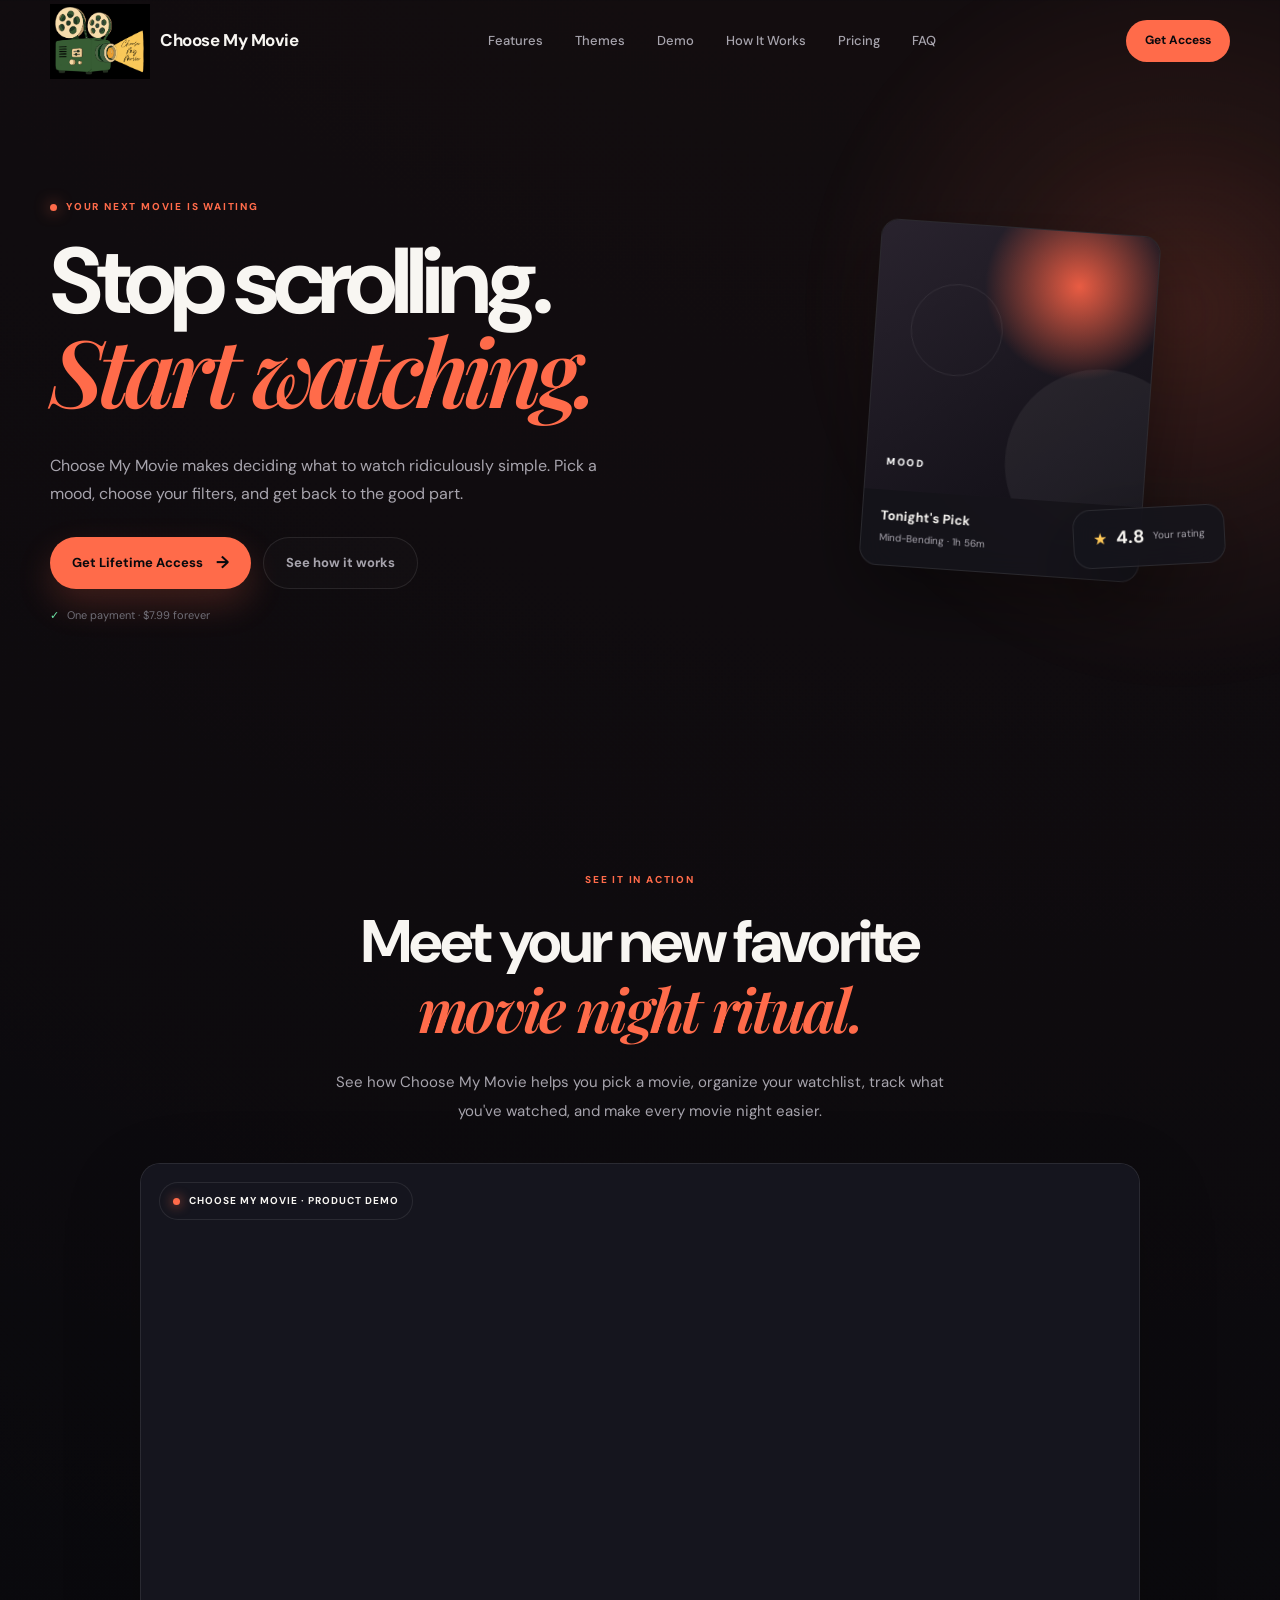
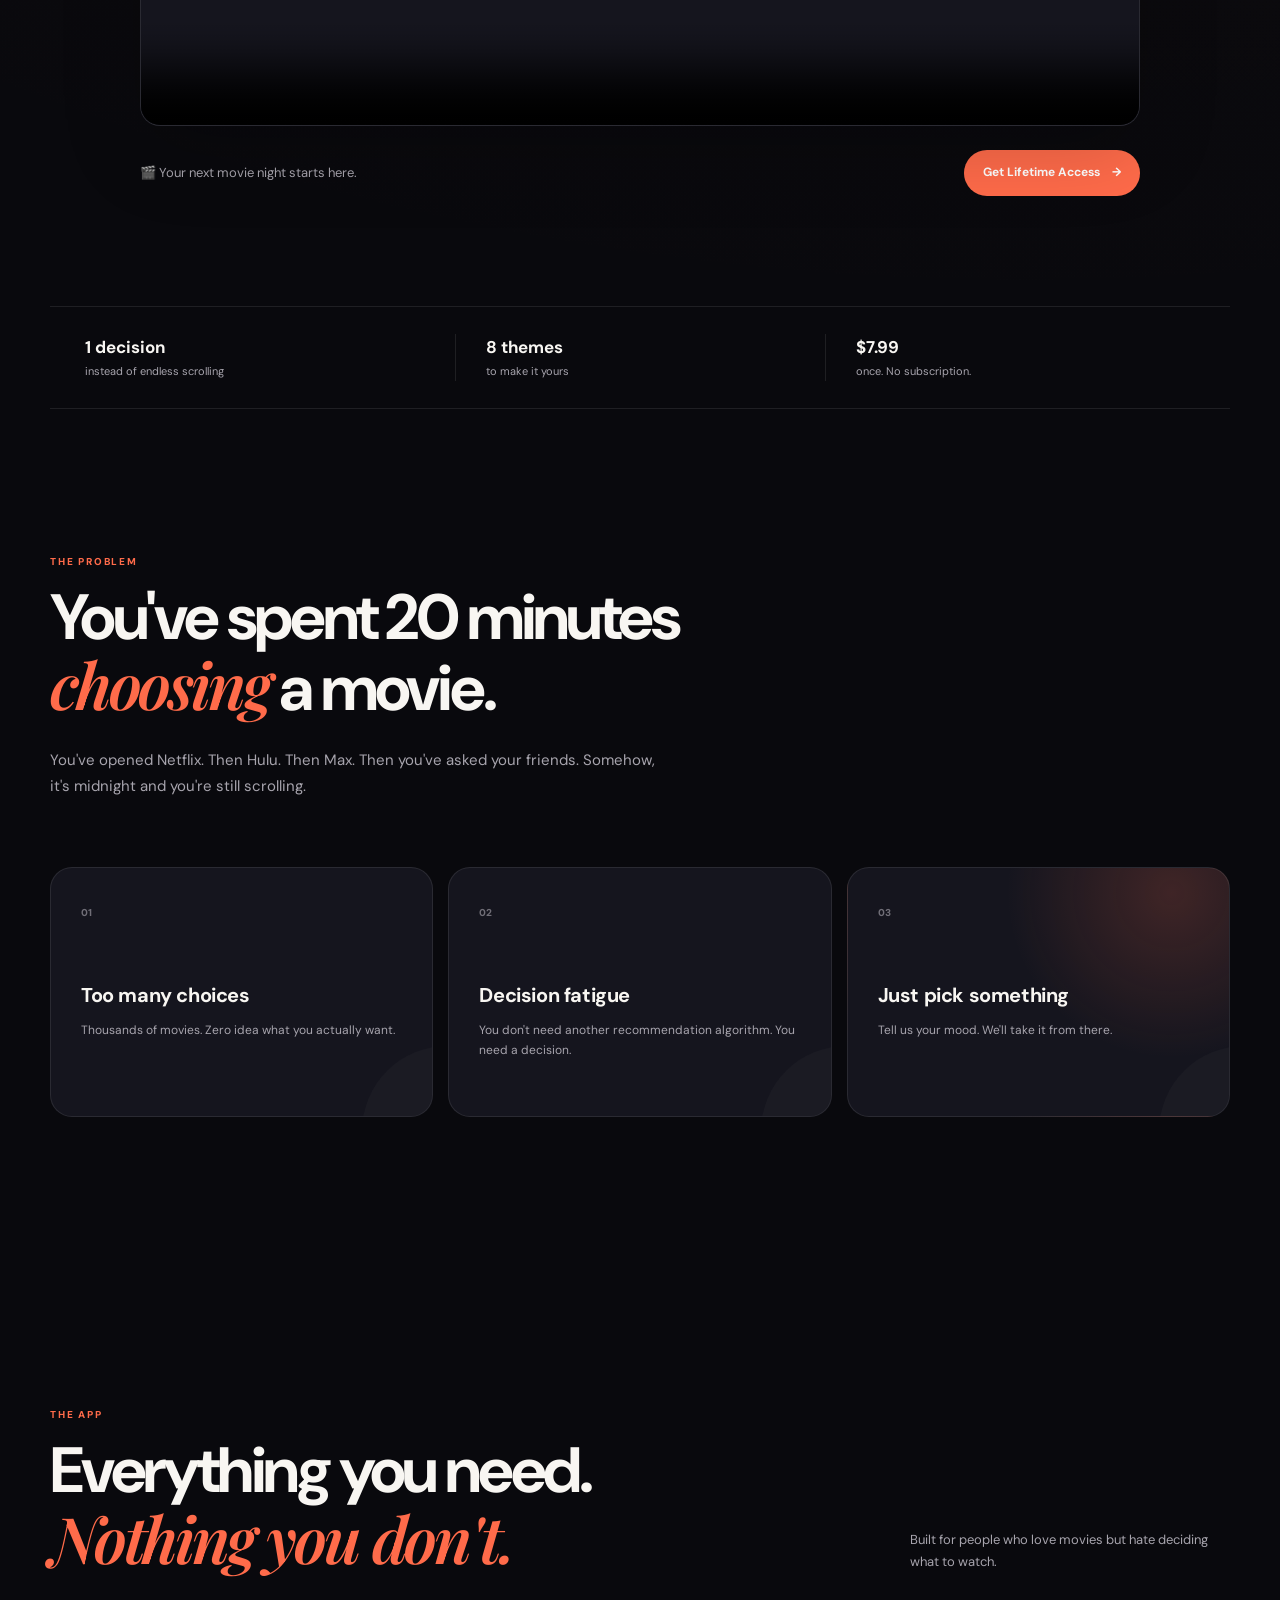
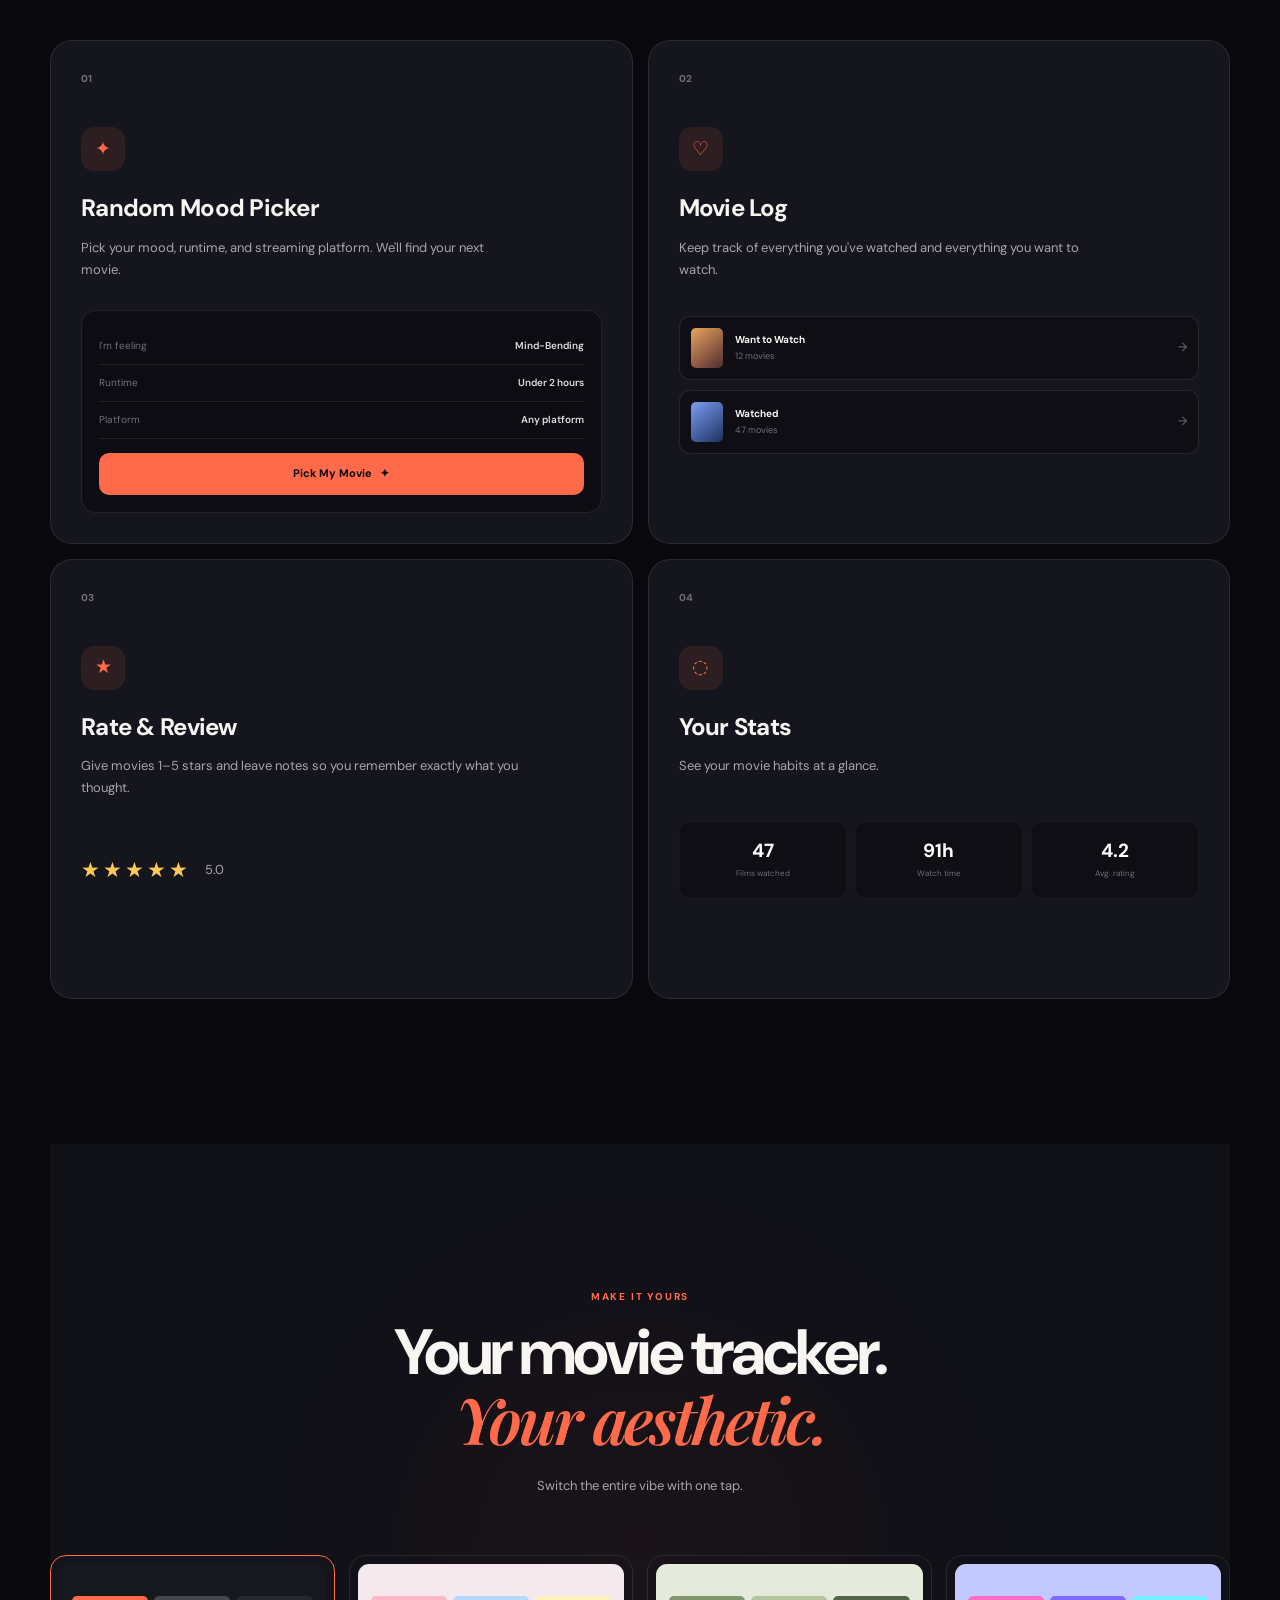
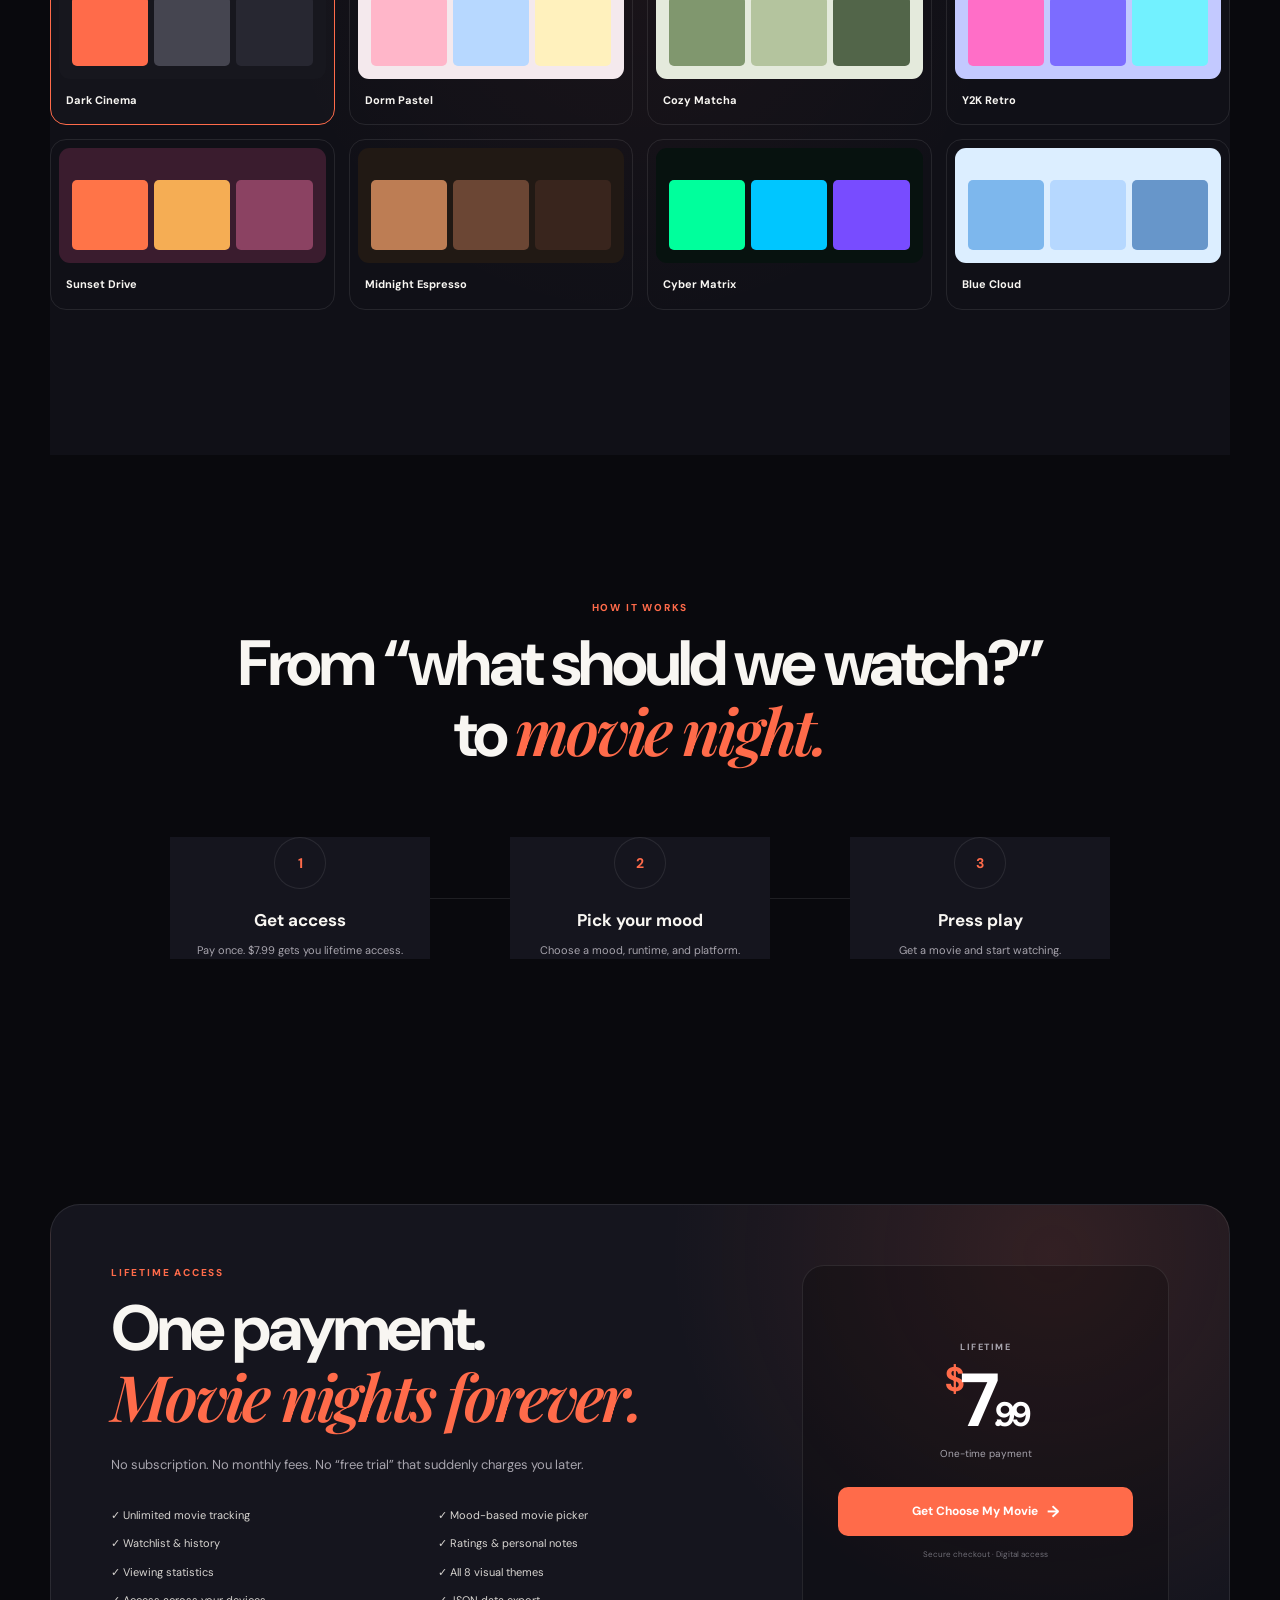
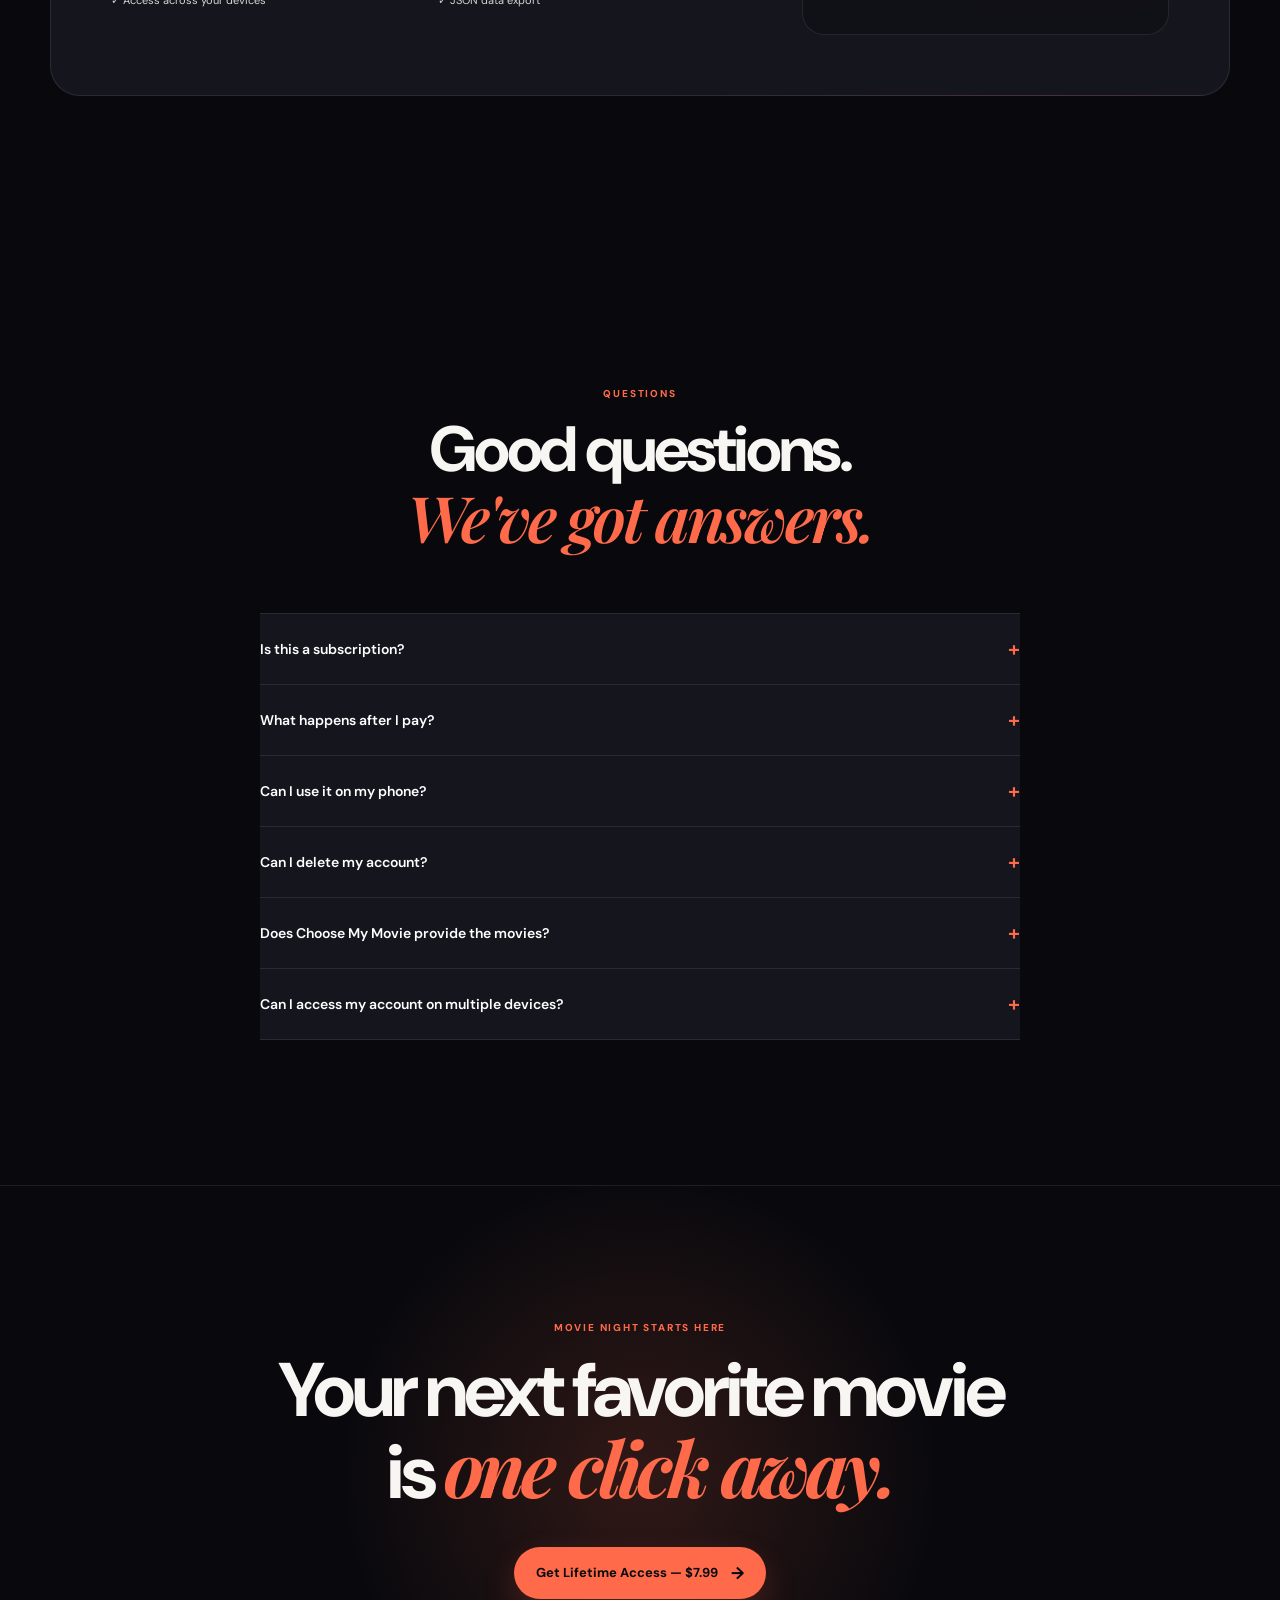
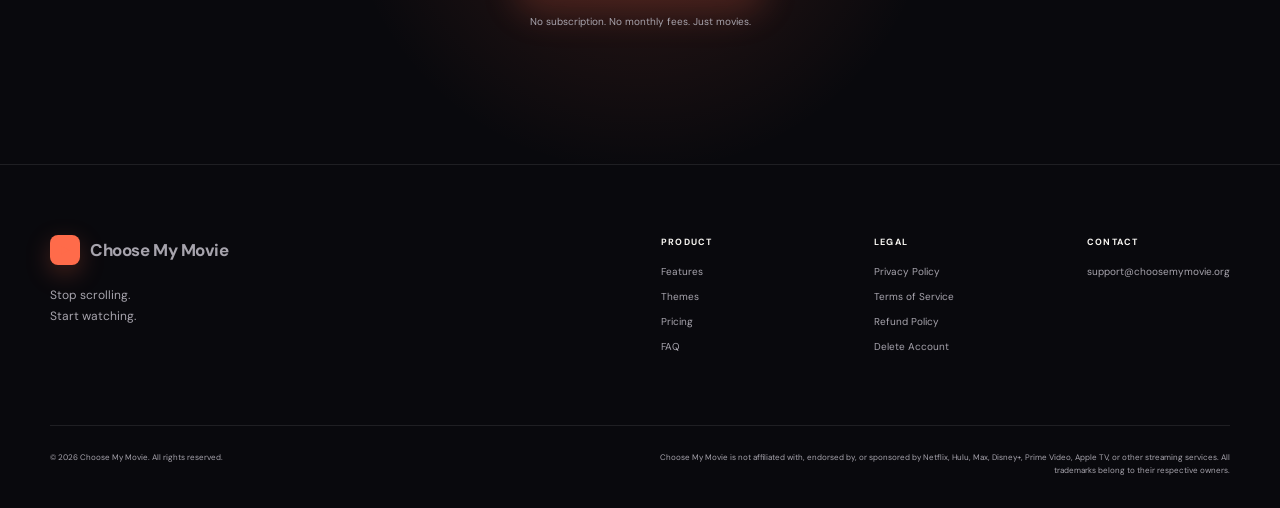
==== commit 901bf70b: "10/27 updates" ====
--- a/index.html
+++ b/index.html
@@ -26,7 +26,7 @@
   <header class="navbar">
 
     <a href="#" class="logo" aria-label="Choose My Movie home">
-      <span class="logo-mark">▶</span>
+      <img src="chooseweb/IMG_1757 copy.JPG" alt="Choose My Movie Logo Green Projector">
       <span>Choose My Movie</span>
     </a>
 
--- a/chooseweb/choose.css
+++ b/chooseweb/choose.css
@@ -1,17 +1,7 @@
-/*Here is the complete `styles.css` to pair with the HTML above.
-
-:::writing{variant="document" id="74106" title="Choose My Movie — styles.css"}
-
-```
-/* =========================================================
-   CHOOSE MY MOVIE
-   styles.css
-   ========================================================= */
-
-/* =========================================================
-   VARIABLES
-   ========================================================= */
-
+img{
+  width: 100px;
+  height: 75px;
+}
 :root {
   --bg: #09090d;
   --bg-soft: #101017;
